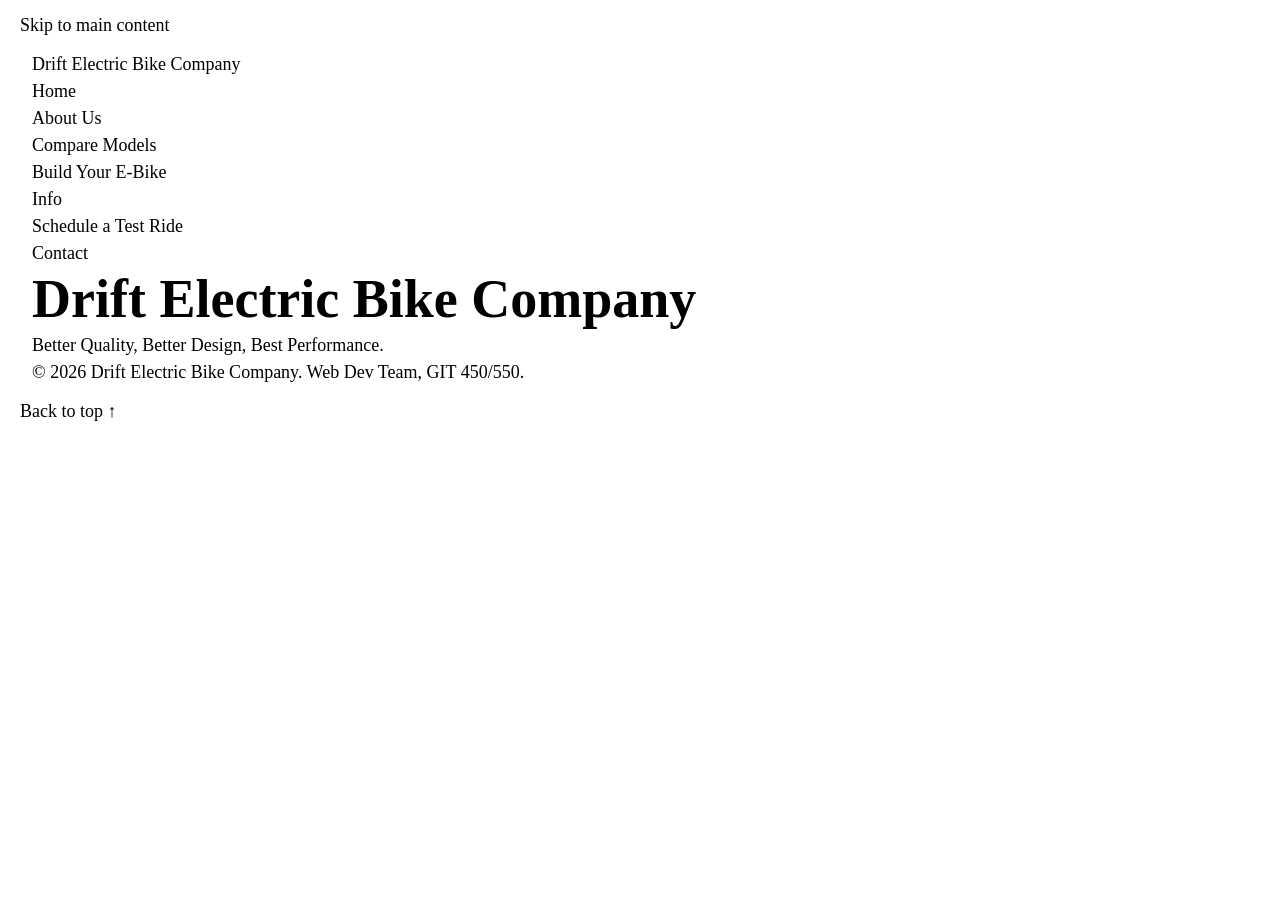
==== index.html @ 795a4b97 "Add files via upload" ====
<!DOCTYPE html>
<html lang="en">
<head>
    <meta charset="UTF-8">
    <meta name="viewport" content="width=device-width, initial-scale=1.0">

    <meta name="description" content="a responsive website for up and coming e-bike startup Drift E-Bike Company. GIT 450 | 550">
    <meta name="author" content="Web Dev Team GIT 450/550">

    <title>Drift E-Bike Company, a new e-bike brand centered around quality, design and performance - that feels premium without the tech bro energy.</title>

    <!-- Favicon -->

    <!-- Link to External Stylesheet -->
    <link rel="stylesheet" href="style.css">

    <!-- -->
</head>

<body id="top">
    <!-- skip to main content -->
    <a href="#main-content" class="skip-link btn">Skip to main content</a> 

    <!-- header section -->
    <header class="site-header">
        <div class="container">
            <a href="#" class="logo">Drift Electric Bike Company</a>

            <nav class="site-nav" aria-label="Main Navigation">
                <ul>
                    <li><a href="#home">Home</a></li>
                    <li><a href="#about">About Us</a></li>
                    <li><a href="#compare">Compare Models</a></li>
                    <li><a href="#build">Build Your E-Bike</a></li>
                    <li><a href="#info">Info</a></li>
                    <li><a href="#test">Schedule a Test Ride</a></li>
                    <li><a href="#Contact">Contact</a></li>
                </ul>
            </nav>
        </div>
    </header>

    <main id="main-content" tabindex="-1">
        <section class="hero">
            <div class="container">
                <h1>Drift Electric Bike Company</h1>
                <p>Better Quality, Better Design, Best Performance.</p>
            </div>
        </section>
    </main>

<!-- Footer -->
    <footer class="site-footer">
        <div class="container">
            <p>&copy; 2026 Drift Electric Bike Company. Web Dev Team, GIT 450/550. </p>
        </div>
        <!-- btt -->
        <a href="#top" class="btn">Back to top ↑</a>
    </footer>
    
<!-- Javascript Link -->
    <script src="script.js" defer></script>
</body>

</html>
---- style.css ----
/* Typography Imports */

/* Drift Electric Bike Company Project  
   GIT 450/550 Fall Session B - 66376 | 72329 
   WebDev Team, 2026
*/   

/* CSS SYSTEM */
@layer reset, tokens, base, layout, components, utilities, states, overrides;

/* RESET */ 
@layer reset {
  *,
  *::before,
  *::after {
    box-sizing: border-box;
    margin: 0;
    padding: 0;
} 

html {
    scroll-behavior: smooth;
}

    /* MOTION PREFERENCES */
@media (prefers-reduced-motion: no-preference) {
    html {
        scroll-behavior: smooth;
    }
}

body {
  line-height: 1.5;
}

img, picture, video, canvas, svg {
  display: block;
  max-width: 100%;
}

input, button, textarea, select {
  font: inherit;
}

ul {
    list-style: none;
}

p, h1, h2, h3, h4, h5, h6 {
  overflow-wrap: break-word;
}

}

/* TOKENS */ 
@layer tokens{
    :root {
        /* COLORS */ 
        --color-primary: ;                        /* brand accent | interactive elements - buttons, links, active states */
        --color-primary-hover: ;                  /* hover accent color */ 
        --color-secondary: ;                      /* secondary brand or accent color */
        --color-text: ;                           /* body text color */
        --color-text-muted: ;                     /* subtitles / captions */
        --color-bg: ;                             /* base canvas layer / site background color */
        --color-surface: ;                        /* card layers sitting on top of the background */
        --color-error: #c62828;                 /* error message color */
        --color-focus: ;                          /* color of the focus indicator outline / ring | note: needs 3:1 contrast ratio to bg */ 

        /* TYPOGRAPHY */ 
        --font-family: ; 
        --font-body: ; 
        --font-heading: ;

        /* -- fluid font sizes -- */ 
        --text-sm: clamp(0.8rem, 0.78rem + 0.15vw, 0.875rem);              /* captions/labels */
        --text-base: clamp(1rem, 0.96rem + 0.22vw, 1.125rem);              /* body */ 
        --text-lg: clamp(1.25rem, 1.16rem + 0.44vw, 1.5rem);               /* h3  */
        --text-xl: clamp(1.75rem, 1.53rem + 1.11vw, 2.375rem);             /* h2 */
        --text-2xl: clamp(2.25rem, 1.85rem + 2vw, 3.375rem);            /* h1 */

        /* -- font weights -- */
        --font-weight-normal: 400;
        --font-weight-semibold: 600;
        --font-weight-bold: 700; 

        /* -- line heights -- */
        --line-height-tight: 1.2;                /* headings */
        --line-height-normal: 1.5;               /* body */ 

        /* -- letter spacing -- */
        --letter-spacing-tight: -0.02em;         /* large headings */ 
        --letter-spacing-normal: 0em;            /* body text */
        --letter-spacing-wide: 0.05em;           /* ALL CAPS - TAGS/BUTTONS */  

        /* spacing */ 
        --space-xs: clamp(0.25rem, 0.198rem + 0.22vw, 0.375rem);           /* 4px - 6px */
        --space-sm: clamp(0.5rem, 0.396rem + 0.44vw, 0.75rem);             /* 8px - 12px */
        --space-md: clamp(1rem, 0.896rem + 0.44vw, 1.25rem);               /* 16px - 20px */
        --space-lg: clamp(1.5rem, 1.293rem + 0.88vw, 2rem);                /* 24px - 32px */
        --space-xl: clamp(2rem, 1.586rem + 1.77vw, 3rem);                  /* 32px - 48px */

        /* shape */ 
        --radius-sm: 0.25rem;
        --radius-md: 0.5rem;
        --radius-lg: 0.75rem;

        /* focus */ 
        --focus-width: 3px;                      /* thiccness of the focus outline */
        --focus-color: ;                         /* color of the focus outline */
        --focus-offset: 3px;                     /* space between the edge of the element & the focus outline */ 
        
        /* UI stacking */ 
        --z-base: ;                                 /* elevates the elements above the default page flow (o or auto) slightly */ 
        --z-sticky: ;                               /* keep sticky headers/nav bars above normal page content as we scroll */ 
        --z-dropdown: 100;                          /* controls the stacking layer for menus, action dropdowns */
        --z-modal: 200;                             /* places the pop-up dialog box above its own dark backdrop */ 
        --z-modal-backdrop: ;                       /* dims screen behind a pop up modal */
        --z-tooltip: ;                              /* makes hover hints appear on top of everything else */
    }

}

@layer base{
    /* BODY */
    body{
        background: var(--color-bg);
        color: var(--color-text);
        font-family: var(--font-body);
        font-size: var(--text-base);
        line-height: var(--line-height-normal);
    }

    /* h1, h2, h3, */
    h1 {
        font-family: var(--font-heading);
        color: var(--color-text);
        line-height: var(--line-height-tight);
        font-size: var(--text-2xl);
    }

    h2{
        font-family: var(--font-heading);
        color: var(--color-text);
        line-height: var(--line-height-tight);
        font-size: var(--text-xl);
    }

    h3{
        font-family: var(--font-heading);
        color: var(--color-text);
        line-height: var(--line-height-tight);
        font-size: var(--text-lg);
    }

    /* LINKS */  
    a{
        color: var(--color-primary);
        text-decoration: none;
        width: fit-content;
    }

    a:hover{
    }

}

@layer layout{
    /* GRID */ 
    .grid {
        display: grid;
        gap: var(--space-md);
    }

    .grid--2 {
        grid-template-columns: repeat(2, minmax(0, 1fr));
    }

     .grid--3 {
        grid-template-columns: repeat(3, minmax(0, 1fr));
    }

    /* mobile */ 
    @media (max-width: 768px) {
        .grid--2. 
        .grid--3 {
            grid-template-columns: 1fr;
        }
    }

    /* CONTAINER */
    .container {
        width: min(100% - clamp(2rem, 5vw, 4rem), 1280px);
        margin-inline: auto;
    }
}

@layer components{
    /* BUTTONS */
    .btn {
        display: inline-flex;
        align-items: center;
        justify-content: center;
        padding: var(--space-sm) var(--space-md);
        border-radius: var(--radius-md);
        color: var(--color-primary);
        border: 0;
    }
    /* CARDS */ 
}

@layer utilities{
}

@layer states{
    /* HELPER CLASSES */ 
}

@layer overrides{
}
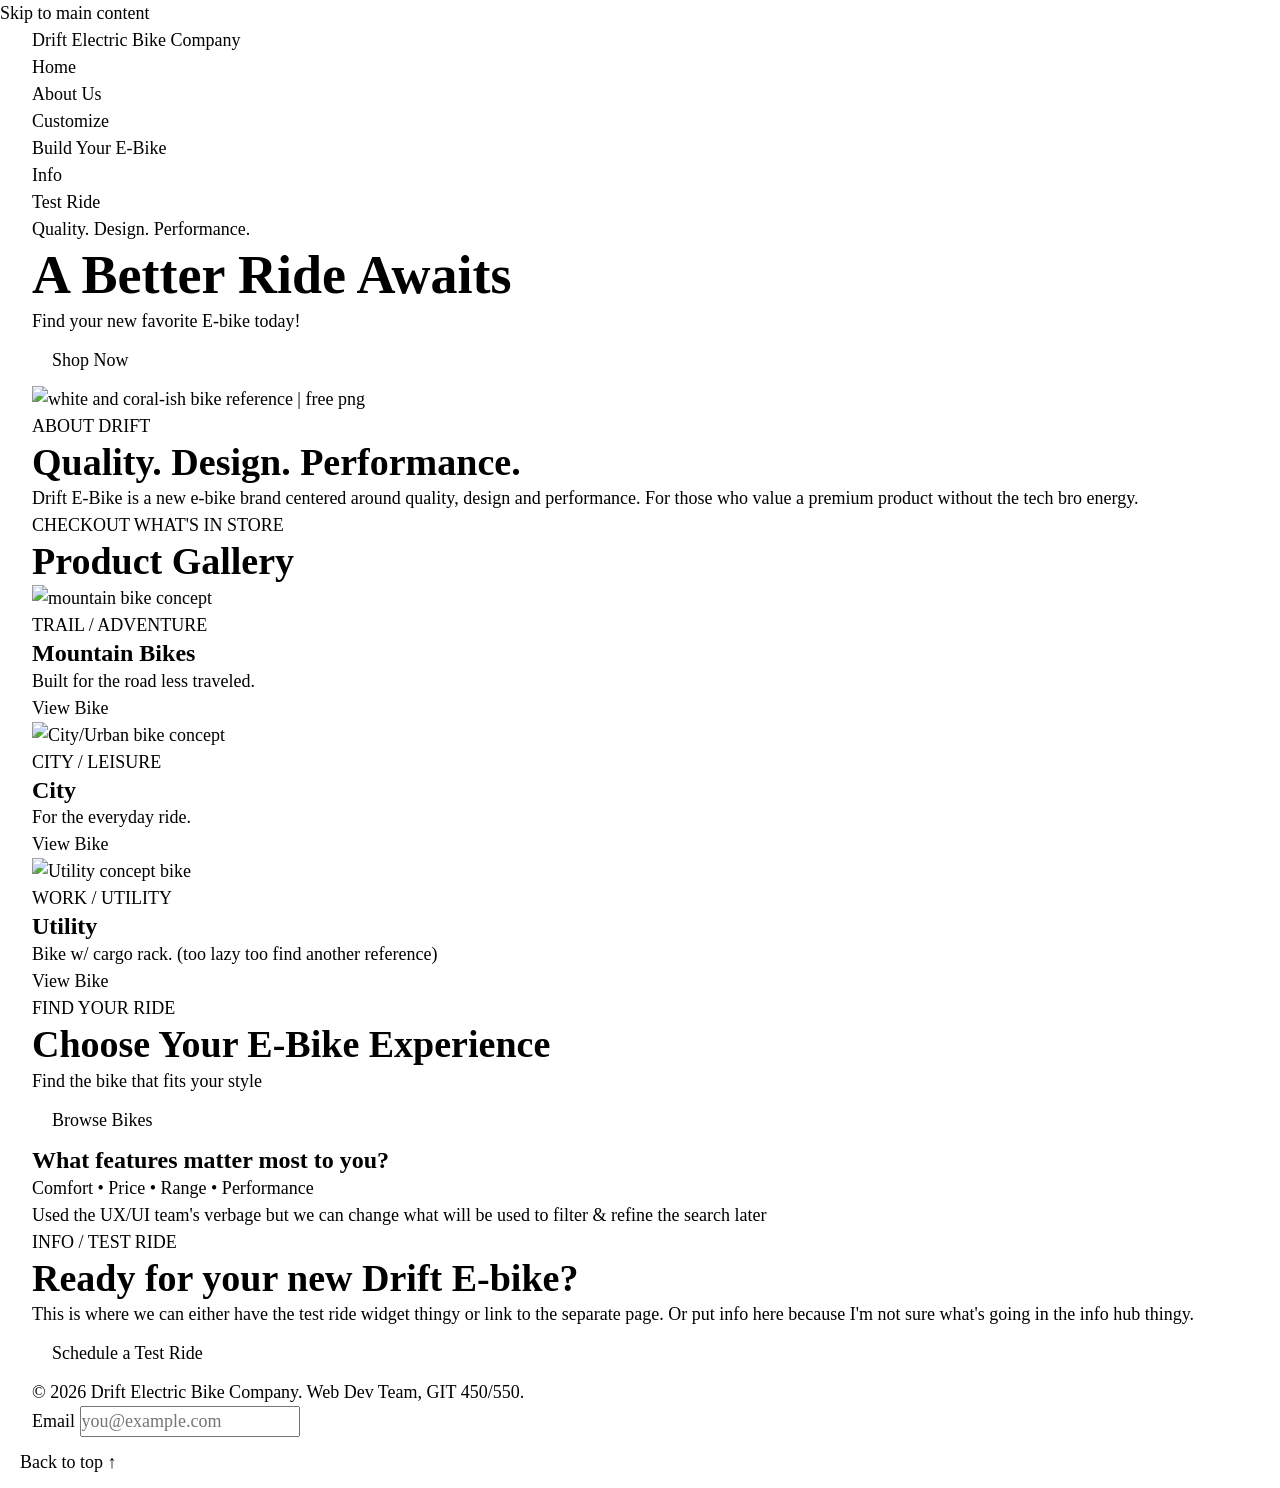
==== commit 316c8348: "Update index.html swapped in the updated index file" ====
--- a/index.html
+++ b/index.html
@@ -4,62 +4,177 @@
     <meta charset="UTF-8">
     <meta name="viewport" content="width=device-width, initial-scale=1.0">
 
-    <meta name="description" content="a responsive website for up and coming e-bike startup Drift E-Bike Company. GIT 450 | 550">
+    <meta name="description" content="A responsive website for up-and-coming e-bike startup Drift E-Bike Company. GIT 450 | 550">
     <meta name="author" content="Web Dev Team GIT 450/550">
 
-    <title>Drift E-Bike Company, a new e-bike brand centered around quality, design and performance - that feels premium without the tech bro energy.</title>
+    <title>Drift E-Bike Company, a new e-bike brand centered around quality, design and performance - that feels premium without the tech bro energy | Home page</title>
 
     <!-- Favicon -->
 
     <!-- Link to External Stylesheet -->
     <link rel="stylesheet" href="style.css">
-
-    <!-- -->
 </head>
 
 <body id="top">
-    <!-- skip to main content -->
-    <a href="#main-content" class="skip-link btn">Skip to main content</a> 
+    <!-- Skip to main content -->
+    <a href="#main-content" class="skip-link">Skip to main content</a>
 
-    <!-- header section -->
+    <!-- Header section -->
     <header class="site-header">
-        <div class="container">
-            <a href="#" class="logo">Drift Electric Bike Company</a>
+        <div class="container header">
+            <a href="index.html" class="logo">Drift Electric Bike Company</a>
 
+            <!-- Main Navigation -->
             <nav class="site-nav" aria-label="Main Navigation">
                 <ul>
-                    <li><a href="#home">Home</a></li>
-                    <li><a href="#about">About Us</a></li>
-                    <li><a href="#compare">Compare Models</a></li>
-                    <li><a href="#build">Build Your E-Bike</a></li>
-                    <li><a href="#info">Info</a></li>
-                    <li><a href="#test">Schedule a Test Ride</a></li>
-                    <li><a href="#Contact">Contact</a></li>
+                    <li><a href="index.html#home">Home</a></li>
+                    <li><a href="index.html#about">About Us</a></li>
+                    <li><a href="customize.html">Customize</a></li>
+                    <li><a href="index.html#build">Build Your E-Bike</a></li>
+                    <li><a href="info.html">Info</a></li>
+                    <li><a href="test-ride.html">Test Ride</a></li>
                 </ul>
             </nav>
         </div>
     </header>
 
+    <!-- Main content -->
     <main id="main-content" tabindex="-1">
-        <section class="hero">
+        <!-- Hero section -->
+        <section class="hero" id="home">
+            <div class="container hero-grid">
+                <div class="hero-copy">
+                    <p class="eyebrow">Quality. Design. Performance.</p>
+                    
+                    <h1>A Better Ride Awaits</h1>
+                    
+                    <p>Find your new favorite E-bike today!</p>
+                    
+                    <!-- Hero button-->
+                    <div class="actions">
+                        <a href="#bikes" class="btn">Shop Now</a>
+                    </div>
+                </div>
+            
+                <div class="hero-image">
+                    <img src="images/bike%20reference.png" alt="white and coral-ish bike reference | free png">
+                </div>
+            </div>
+        </section>
+
+        <!-- About Us section -->
+        <section class="section" id="about">
             <div class="container">
-                <h1>Drift Electric Bike Company</h1>
-                <p>Better Quality, Better Design, Best Performance.</p>
+                <p class="eyebrow">ABOUT DRIFT</p>
+                <h2>Quality. Design. Performance.</h2>
+                <p class="section-intro">Drift E-Bike is a new e-bike brand centered around quality, design and performance. For those who value a premium product without the tech bro energy.</p>
+            </div>
+        </section>
+
+        <!-- E-Bikes Gallery section -->
+        <section class="section section-muted" id="bikes">
+            <div class="container">
+                <p class="eyebrow">CHECKOUT WHAT'S IN STORE</p>
+                <h2>Product Gallery</h2>
+
+                <div class="product-grid">
+                
+                <!-- Mountain Bikes -->
+                <article class="product-card">
+                    <div class="product-image">
+                        <img src="images/bike-trail-960%20copy.webp" alt="mountain bike concept">
+                    </div>
+                    <div class="product-body">
+                        <p class="eyebrow">TRAIL / ADVENTURE</p>
+                        <h3>Mountain Bikes</h3>
+                        <p>Built for the road less traveled.</p>
+                        <a href="product.html" class="product-link">View Bike</a>
+                    </div>
+                </article>
+
+                <!-- City Bikes -->
+                <article class="product-card">
+                    <div class="product-image">
+                        <img src="images/bike-urban-480%20copy.webp" alt="City/Urban bike concept">
+                    </div>
+                    <div class="product-body">
+                        <p class="eyebrow">CITY / LEISURE</p>
+                        <h3>City</h3>
+                        <p>For the everyday ride.</p>
+                        <a href="product.html" class="product-link">View Bike</a>
+                    </div>
+                </article>
+
+                <!-- Utility Bikes -->
+                <article class="product-card">
+                    <div class="product-image">
+                        <img src="images/bike-trail-960%20copy.webp" alt="Utility concept bike">
+                    </div>
+                    <div class="product-body">
+                        <p class="eyebrow">WORK / UTILITY</p>
+                        <h3>Utility</h3>
+                        <p>Bike w/ cargo rack. (too lazy too find another reference)</p>
+                        <a href="product.html" class="product-link">View Bike</a>
+                    </div>
+                </article>
+                </div>
+            </div>
+        </section>
+
+        <!-- Bike Comparison section | move to its own page 
+        <section class="section section-muted" id="product-comparison">
+            <div class="container">
+                <p class="eyebrow">COMPARE MODELS</p>
+                <h2>Dynamic Product Comparison</h2>
+                <p class="section-intro">This is where users will have the option to compare between 2-3 different models and see the price and specs side-by-side.
+                    <img src="images/Dynamic_Product_Comparison.png" alt="dynamic product comparison feature will go here">
+                </p>
+                <a href="#bikes" class="btn">View Models</a>
+            </div>
+        </section> -->
+
+        <!-- Choose Your Experience section -->
+        <section class="section" id="build">
+            <div class="container split">
+                <div>
+                    <p class="eyebrow">FIND YOUR RIDE</p>
+                    <h2>Choose Your E-Bike Experience</h2>
+                    <p>Find the bike that fits your style</p>
+                    <a href="#bikes" class="btn">Browse Bikes</a>
+                </div>
+
+                <div class="feature-panel">
+                    <h3>What features matter most to you?</h3>
+                    <p>Comfort &bull; Price &bull; Range &bull; Performance</p>
+                    <p class="small-note">Used the UX/UI team's verbage but we can change what will be used to filter & refine the search later </p>
+                </div>
+            </div>
+        </section>
+
+        <!-- Information and Test Ride section -->
+        <section class="section" id="info">
+            <div class="container">
+                <p class="eyebrow">INFO / TEST RIDE</p>
+                <h2>Ready for your new Drift E-bike?</h2>
+                <p class="section-intro">This is where we can either have the test ride widget thingy or link to the separate page. Or put info here because I'm not sure what's going in the info hub thingy.</p>
+                <a href="test-ride.html" class="btn">Schedule a Test Ride</a>
             </div>
         </section>
     </main>
 
-<!-- Footer -->
+    <!-- Footer -->
     <footer class="site-footer">
-        <div class="container">
+        <div class="container footer-inner">
             <p>&copy; 2026 Drift Electric Bike Company. Web Dev Team, GIT 450/550. </p>
+            <label for="email">Email</label>
+            <input type="email" name="email" id="email" placeholder="you@example.com" required>
         </div>
+
         <!-- btt -->
-        <a href="#top" class="btn">Back to top ↑</a>
+        <a href="#top" class="btt btn">Back to top ↑</a>
     </footer>
     
 <!-- Javascript Link -->
     <script src="script.js" defer></script>
 </body>
-
-</html>+</html>
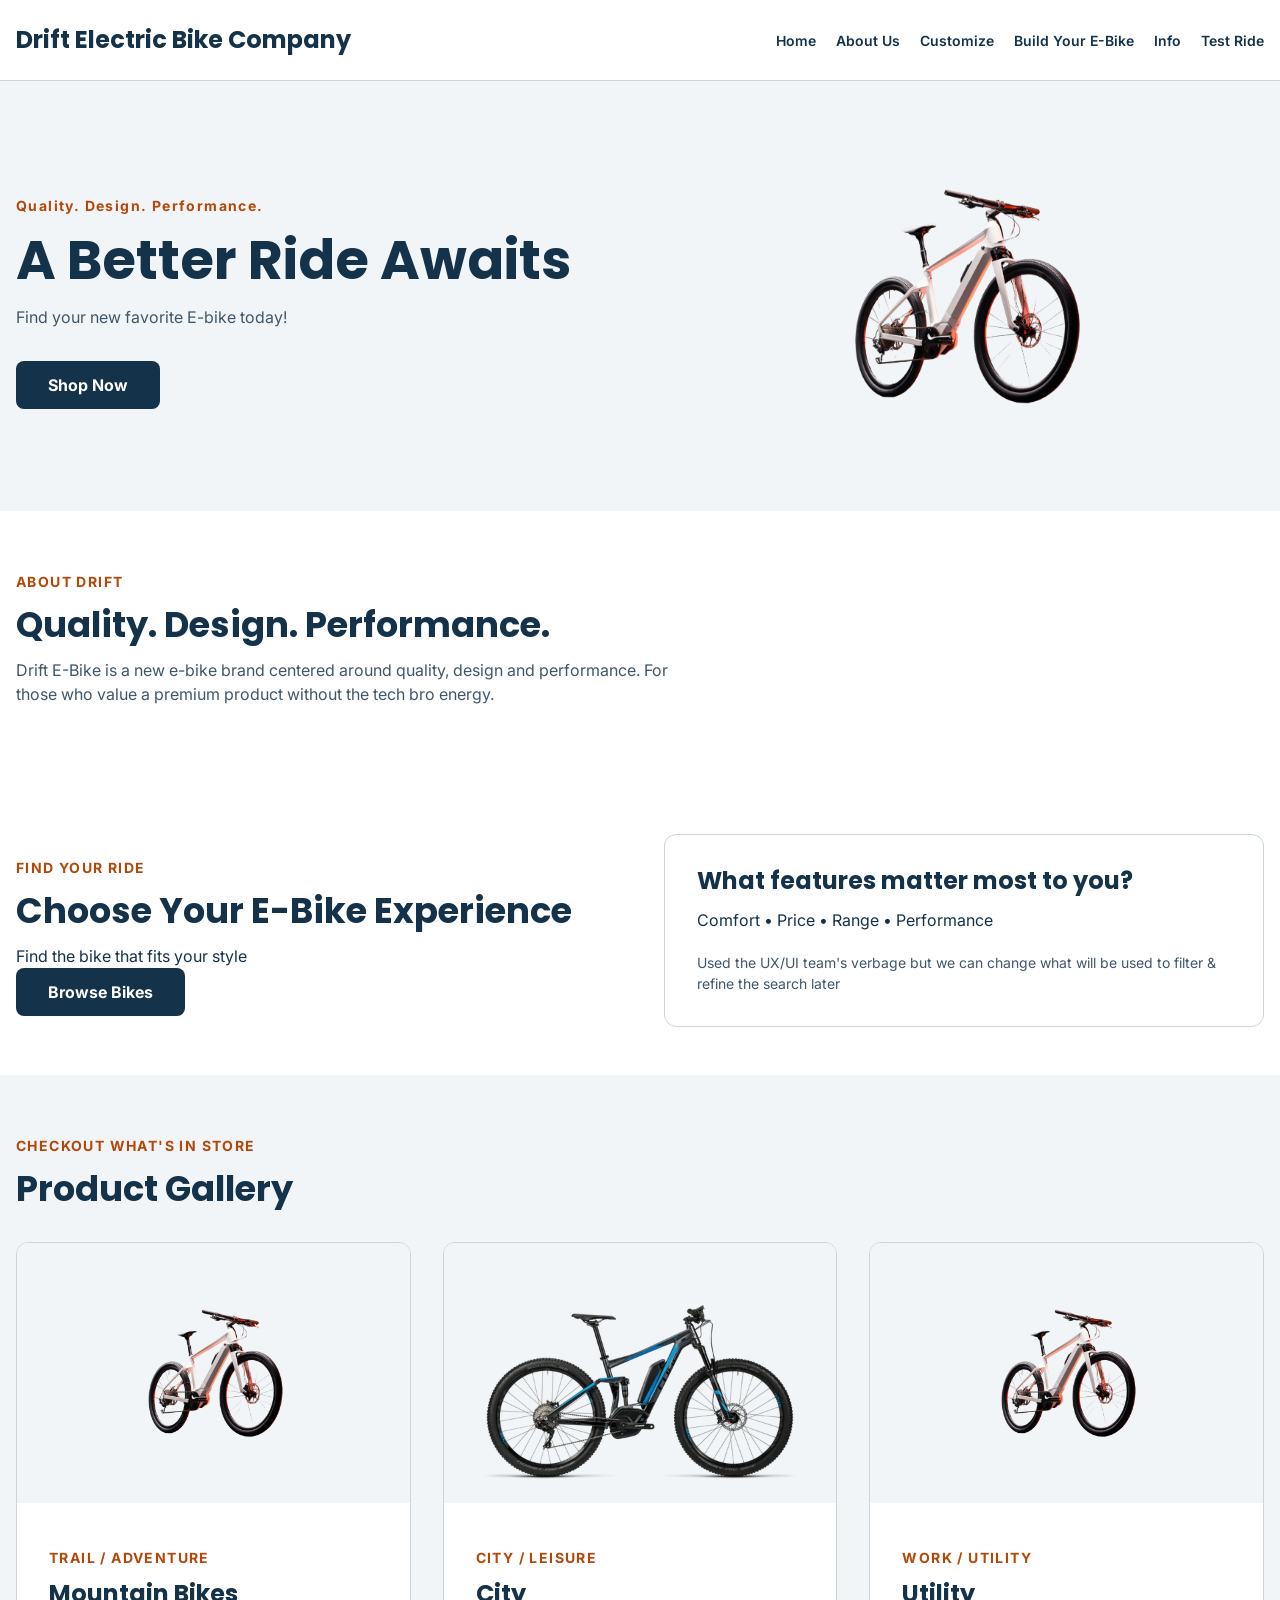
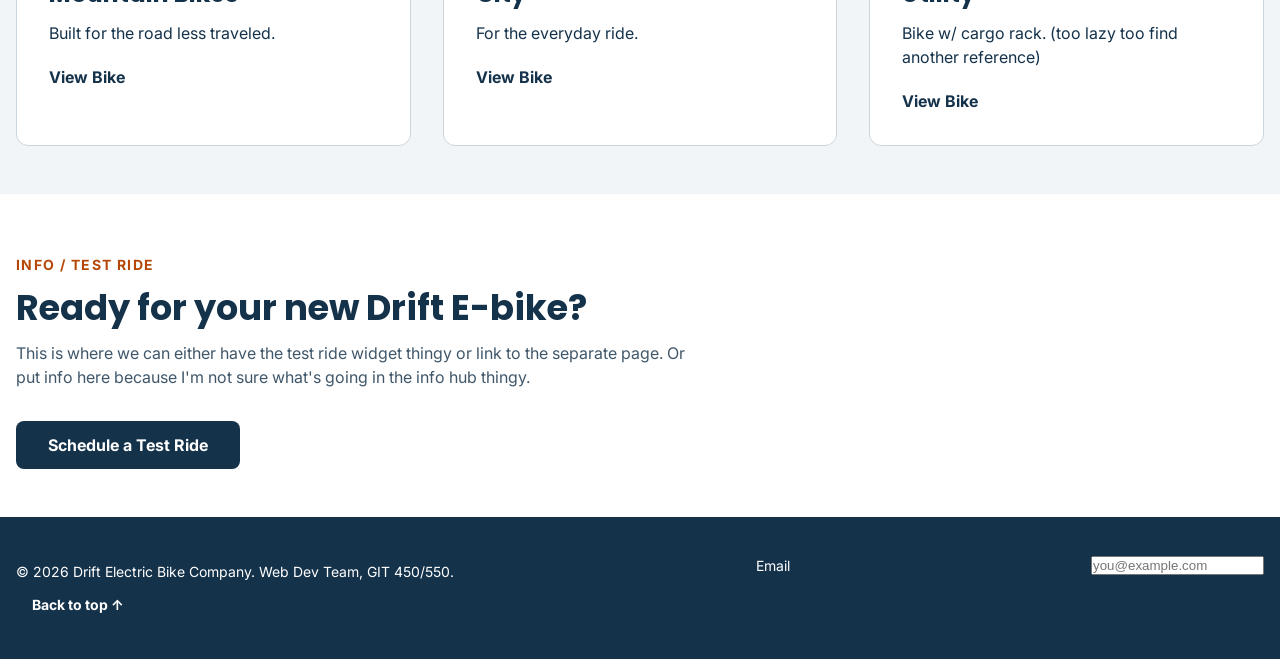
==== commit 97c6afb1: "Update index.html moved the choose your e-bike experience section on the homepage to have it above t" ====
--- a/index.html
+++ b/index.html
@@ -71,6 +71,24 @@
             </div>
         </section>
 
+        <!-- Choose Your Experience section -->
+        <section class="section" id="build">
+            <div class="container split">
+                <div>
+                    <p class="eyebrow">FIND YOUR RIDE</p>
+                    <h2>Choose Your E-Bike Experience</h2>
+                    <p>Find the bike that fits your style</p>
+                    <a href="#bikes" class="btn">Browse Bikes</a>
+                </div>
+
+                <div class="feature-panel">
+                    <h3>What features matter most to you?</h3>
+                    <p>Comfort &bull; Price &bull; Range &bull; Performance</p>
+                    <p class="small-note">Used the UX/UI team's verbage but we can change what will be used to filter & refine the search later </p>
+                </div>
+            </div>
+        </section>
+
         <!-- E-Bikes Gallery section -->
         <section class="section section-muted" id="bikes">
             <div class="container">
@@ -133,24 +151,6 @@
             </div>
         </section> -->
 
-        <!-- Choose Your Experience section -->
-        <section class="section" id="build">
-            <div class="container split">
-                <div>
-                    <p class="eyebrow">FIND YOUR RIDE</p>
-                    <h2>Choose Your E-Bike Experience</h2>
-                    <p>Find the bike that fits your style</p>
-                    <a href="#bikes" class="btn">Browse Bikes</a>
-                </div>
-
-                <div class="feature-panel">
-                    <h3>What features matter most to you?</h3>
-                    <p>Comfort &bull; Price &bull; Range &bull; Performance</p>
-                    <p class="small-note">Used the UX/UI team's verbage but we can change what will be used to filter & refine the search later </p>
-                </div>
-            </div>
-        </section>
-
         <!-- Information and Test Ride section -->
         <section class="section" id="info">
             <div class="container">
--- a/style.css
+++ b/style.css
@@ -1,128 +1,90 @@
 /* Typography Imports */
-
-/* Drift Electric Bike Company Project  
-   GIT 450/550 Fall Session B - 66376 | 72329 
+@import url('https://fonts.googleapis.com/css2?family=Inter:wght@400;500;600;700&family=Poppins:wght@600;700&display=swap');
+/* using poppins & inter fonts as placeholders */ 
+
+/* Drift Electric Bike Company Project
+   GIT 450/550 Fall Session B - 66376 | 72329
    WebDev Team, 2026
-*/   
+*/
 
 /* CSS SYSTEM */
 @layer reset, tokens, base, layout, components, utilities, states, overrides;
 
-/* RESET */ 
+/* RESET ------------------------------------------ */
 @layer reset {
-  *,
-  *::before,
-  *::after {
-    box-sizing: border-box;
-    margin: 0;
-    padding: 0;
-} 
-
-html {
-    scroll-behavior: smooth;
-}
-
-    /* MOTION PREFERENCES */
-@media (prefers-reduced-motion: no-preference) {
+    *,
+    *::before,
+    *::after {
+        box-sizing: border-box;
+        margin: 0;
+        padding: 0;
+    }
+
     html {
         scroll-behavior: smooth;
     }
-}
-
-body {
-  line-height: 1.5;
-}
-
-img, picture, video, canvas, svg {
-  display: block;
-  max-width: 100%;
-}
-
-input, button, textarea, select {
-  font: inherit;
-}
-
-ul {
-    list-style: none;
-}
-
-p, h1, h2, h3, h4, h5, h6 {
-  overflow-wrap: break-word;
-}
-
-}
-
-/* TOKENS */ 
-@layer tokens{
+
+    img {
+        display: block;
+        max-width: 100%;
+    }
+
+    ul {
+        list-style: none;
+    }
+
+    /* accessibility */
+    @media (prefers-reduced-motion: reduce) {
+        html {
+            scroll-behavior: auto;
+        }
+    }
+}
+
+/* Design Tokens -------------------------------- */
+@layer tokens {
     :root {
-        /* COLORS */ 
-        --color-primary: ;                        /* brand accent | interactive elements - buttons, links, active states */
-        --color-primary-hover: ;                  /* hover accent color */ 
-        --color-secondary: ;                      /* secondary brand or accent color */
-        --color-text: ;                           /* body text color */
-        --color-text-muted: ;                     /* subtitles / captions */
-        --color-bg: ;                             /* base canvas layer / site background color */
-        --color-surface: ;                        /* card layers sitting on top of the background */
-        --color-error: #c62828;                 /* error message color */
-        --color-focus: ;                          /* color of the focus indicator outline / ring | note: needs 3:1 contrast ratio to bg */ 
-
-        /* TYPOGRAPHY */ 
-        --font-family: ; 
-        --font-body: ; 
-        --font-heading: ;
-
-        /* -- fluid font sizes -- */ 
-        --text-sm: clamp(0.8rem, 0.78rem + 0.15vw, 0.875rem);              /* captions/labels */
-        --text-base: clamp(1rem, 0.96rem + 0.22vw, 1.125rem);              /* body */ 
-        --text-lg: clamp(1.25rem, 1.16rem + 0.44vw, 1.5rem);               /* h3  */
-        --text-xl: clamp(1.75rem, 1.53rem + 1.11vw, 2.375rem);             /* h2 */
-        --text-2xl: clamp(2.25rem, 1.85rem + 2vw, 3.375rem);            /* h1 */
-
-        /* -- font weights -- */
-        --font-weight-normal: 400;
+        /* COLORS */
+        --color-primary: #15324B;          /* primary brand navy */
+        --color-primary-hover: #244B68;    /* muted navy hover color */
+        --color-secondary: #B54708;        /* orange secondary accent */
+        --color-text: #15324B;             /* body text */
+        --color-text-muted: #40576A;       /* secondary text */
+        --color-bg: #FFFFFF;               /* page background */
+        --color-surface: #F2F5F7;          /* alternate sections and cards */
+        --color-hero: #F2F5F7;             /* hero section background */
+        --color-border: #CBD5DC;           /* borders for headers, buttons, and cards */
+        --color-focus: #B54708;            /* keyboard focus */   
+
+
+        /* TYPOGRAPHY */
+        --font-body: 'Inter', Arial, sans-serif;
+        --font-heading: 'Poppins', Arial, sans-serif;
+        --text-sm: 0.875rem;
+        --text-base: 1rem;
+        --text-lg: clamp(1.25rem, 1.1rem + 0.5vw, 1.5rem);
+        --text-xl: clamp(1.75rem, 1.4rem + 1vw, 2.375rem);
+        --text-2xl: clamp(2.25rem, 1.8rem + 2vw, 3.375rem);
         --font-weight-semibold: 600;
-        --font-weight-bold: 700; 
-
-        /* -- line heights -- */
-        --line-height-tight: 1.2;                /* headings */
-        --line-height-normal: 1.5;               /* body */ 
-
-        /* -- letter spacing -- */
-        --letter-spacing-tight: -0.02em;         /* large headings */ 
-        --letter-spacing-normal: 0em;            /* body text */
-        --letter-spacing-wide: 0.05em;           /* ALL CAPS - TAGS/BUTTONS */  
-
-        /* spacing */ 
-        --space-xs: clamp(0.25rem, 0.198rem + 0.22vw, 0.375rem);           /* 4px - 6px */
-        --space-sm: clamp(0.5rem, 0.396rem + 0.44vw, 0.75rem);             /* 8px - 12px */
-        --space-md: clamp(1rem, 0.896rem + 0.44vw, 1.25rem);               /* 16px - 20px */
-        --space-lg: clamp(1.5rem, 1.293rem + 0.88vw, 2rem);                /* 24px - 32px */
-        --space-xl: clamp(2rem, 1.586rem + 1.77vw, 3rem);                  /* 32px - 48px */
-
-        /* shape */ 
-        --radius-sm: 0.25rem;
+        --font-weight-bold: 700;
+        --line-height-tight: 1.2;
+        --line-height-normal: 1.5;
+
+        /* SPACING */
+        --space-sm: 0.75rem;
+        --space-md: 1.25rem;
+        --space-lg: 2rem;
+        --space-xl: 3rem;
+
+        /* SHAPE */
         --radius-md: 0.5rem;
         --radius-lg: 0.75rem;
-
-        /* focus */ 
-        --focus-width: 3px;                      /* thiccness of the focus outline */
-        --focus-color: ;                         /* color of the focus outline */
-        --focus-offset: 3px;                     /* space between the edge of the element & the focus outline */ 
-        
-        /* UI stacking */ 
-        --z-base: ;                                 /* elevates the elements above the default page flow (o or auto) slightly */ 
-        --z-sticky: ;                               /* keep sticky headers/nav bars above normal page content as we scroll */ 
-        --z-dropdown: 100;                          /* controls the stacking layer for menus, action dropdowns */
-        --z-modal: 200;                             /* places the pop-up dialog box above its own dark backdrop */ 
-        --z-modal-backdrop: ;                       /* dims screen behind a pop up modal */
-        --z-tooltip: ;                              /* makes hover hints appear on top of everything else */
-    }
-
-}
-
-@layer base{
-    /* BODY */
-    body{
+    }
+}
+
+/* Base -------------------------------- */
+@layer base {
+    body {
         background: var(--color-bg);
         color: var(--color-text);
         font-family: var(--font-body);
@@ -130,90 +92,386 @@
         line-height: var(--line-height-normal);
     }
 
-    /* h1, h2, h3, */
+    h1, h2, h3 {
+        font-family: var(--font-heading);
+        line-height: var(--line-height-tight);
+    }
+
     h1 {
-        font-family: var(--font-heading);
-        color: var(--color-text);
-        line-height: var(--line-height-tight);
         font-size: var(--text-2xl);
     }
 
-    h2{
-        font-family: var(--font-heading);
-        color: var(--color-text);
-        line-height: var(--line-height-tight);
+    h2 {
         font-size: var(--text-xl);
     }
 
-    h3{
-        font-family: var(--font-heading);
-        color: var(--color-text);
-        line-height: var(--line-height-tight);
+    h3 {
         font-size: var(--text-lg);
     }
 
-    /* LINKS */  
-    a{
+    p {
+        margin-top: var(--space-sm);
+    }
+
+    a {
         color: var(--color-primary);
         text-decoration: none;
-        width: fit-content;
-    }
-
-    a:hover{
-    }
-
-}
-
-@layer layout{
-    /* GRID */ 
-    .grid {
-        display: grid;
-        gap: var(--space-md);
-    }
-
-    .grid--2 {
-        grid-template-columns: repeat(2, minmax(0, 1fr));
-    }
-
-     .grid--3 {
-        grid-template-columns: repeat(3, minmax(0, 1fr));
-    }
-
-    /* mobile */ 
-    @media (max-width: 768px) {
-        .grid--2. 
-        .grid--3 {
-            grid-template-columns: 1fr;
-        }
-    }
-
+    }
+
+    a:hover {
+        text-decoration: underline;
+    }
+
+    a:focus-visible {
+        outline: 3px solid var(--color-focus);
+        outline-offset: 3px;
+    }
+}
+
+/* Layout -------------------------------- */
+@layer layout {
     /* CONTAINER */
     .container {
-        width: min(100% - clamp(2rem, 5vw, 4rem), 1280px);
+        width: min(100% - 2rem, 1280px);
         margin-inline: auto;
     }
-}
-
-@layer components{
+
+    /* GRID */
+    .hero-grid,
+    .split {
+        display: grid;
+        grid-template-columns: repeat(2, minmax(0, 1fr));
+        align-items: center;
+        gap: var(--space-xl);
+    }
+
+    .product-grid {
+        display: grid;
+        grid-template-columns: repeat(3, minmax(0, 1fr));
+        gap: var(--space-lg);
+        margin-top: var(--space-lg);
+    }
+
+    /* HEADER AND FOOTER */
+    .header,
+    .footer-inner {
+        display: flex;
+        align-items: center;
+        justify-content: space-between;
+        gap: var(--space-lg);
+    }
+
+    .site-nav ul {
+        display: flex;
+        align-items: center;
+        justify-content: flex-end;
+        flex-wrap: wrap;
+        gap: var(--space-md);
+    }
+
+    /* SECTIONS */
+    .section {
+        padding: var(--space-xl) 0;
+    }
+
+    .section-muted {
+        background: var(--color-surface);
+    }
+
+    .align-start,
+    .product-detail {
+        align-items: start;
+    }
+
+    /* RESPONSIVE LAYOUT */
+    @media (max-width: 900px) {
+        .header {
+            flex-direction: column;
+            align-items: flex-start;
+        }
+
+        .site-nav ul {
+            justify-content: flex-start;
+        }
+    }
+
+    @media (max-width: 768px) {
+        .hero-grid,
+        .split {
+            grid-template-columns: 1fr;
+        }
+
+        .product-grid {
+            grid-template-columns: repeat(2, minmax(0, 1fr));
+        }
+    }
+
+    @media (max-width: 520px) {
+        .product-grid {
+            grid-template-columns: 1fr;
+        }
+
+        .site-nav ul {
+            gap: var(--space-sm);
+        }
+    }
+}
+
+/* COMPONENTS -------------------------------- */
+@layer components {
+    /* ACCESSIBILITY */
+    .skip-link {
+        position: absolute;
+        top: -100px;
+        left: 12px;
+        padding: var(--space-sm);
+        background: var(--color-bg);
+        z-index: 10;
+    }
+
+    .skip-link:focus {
+        top: 12px;
+    }
+
+    /* HEADER */
+    .site-header {
+        border-bottom: 1px solid var(--color-border);
+    }
+
+    .header {
+        min-height: 80px;
+        padding-block: var(--space-md);
+    }
+
+    .logo {
+        color: var(--color-text);
+        font-family: var(--font-heading);
+        font-size: var(--text-lg);
+        font-weight: var(--font-weight-bold);
+    }
+
+    .site-nav a {
+        color: var(--color-text);
+        font-size: var(--text-sm);
+        font-weight: var(--font-weight-semibold);
+    }
+
+    /* HERO */
+    .hero {
+        background: var(--color-hero);
+    }
+
+    .hero-grid {
+        min-height: 430px;
+    }
+
+    .hero-copy {
+        padding-block: var(--space-xl);
+    }
+
+    .hero-copy > p:not(.eyebrow) {
+        color: var(--color-text-muted);
+        max-width: 470px;
+    }
+
+    .hero-image img {
+        width: 100%;
+        max-height: 370px;
+        object-fit: contain;
+    }
+
     /* BUTTONS */
+    .actions {
+        display: flex;
+        flex-wrap: wrap;
+        gap: var(--space-sm);
+        margin-top: var(--space-lg);
+    }
+
     .btn {
         display: inline-flex;
         align-items: center;
         justify-content: center;
-        padding: var(--space-sm) var(--space-md);
+        padding: var(--space-sm) var(--space-lg);
         border-radius: var(--radius-md);
+        background: var(--color-text);
+        color: var(--color-bg);
+        font-weight: var(--font-weight-bold);
+    }
+
+    .btn-light {
+        background: var(--color-bg);
+        color: var(--color-text);
+        border: 1px solid var(--color-border);
+    }
+
+    /* TEXT */
+    .eyebrow {
+        color: var(--color-secondary);
+        font-size: var(--text-sm);
+        font-weight: var(--font-weight-bold);
+        letter-spacing: 0.1em;
+        margin-bottom: var(--space-sm);
+    }
+
+    .section-intro {
+        max-width: 670px;
+        color: var(--color-text-muted);
+        margin-bottom: var(--space-lg);
+    }
+
+    .small-note {
+        color: var(--color-text-muted);
+        font-size: var(--text-sm);
+        margin-top: var(--space-md);
+    }
+
+    /* PRODUCT CARDS */
+    .product-card {
+        background: var(--color-bg);
+        border: 1px solid var(--color-border);
+        border-radius: var(--radius-lg);
+        overflow: hidden;
+    }
+
+    .product-image {
+        background: var(--color-surface);
+        padding: var(--space-md);
+    }
+
+    .product-image img {
+        width: 100%;
+        height: 220px;
+        object-fit: contain;
+    }
+
+    .product-body {
+        padding: var(--space-lg);
+    }
+
+    .product-link,
+    .back-link {
+        display: inline-block;
+        margin-top: var(--space-md);
+        font-weight: var(--font-weight-bold);
+    }
+
+    .back-link {
+        margin-bottom: var(--space-lg);
+    }
+
+    /* FEATURE PANELS */
+    .feature-panel {
+        background: var(--color-bg);
+        border: 1px solid var(--color-border);
+        border-radius: var(--radius-lg);
+        padding: var(--space-lg);
+    }
+
+    /* PRODUCT DETAILS */
+    .detail-image {
+        background: var(--color-surface);
+        border-radius: var(--radius-lg);
+        padding: var(--space-lg);
+    }
+
+    .detail-image img {
+        width: 100%;
+        max-height: 390px;
+        object-fit: contain;
+    }
+
+    /* CALENDAR PLACEHOLDER */
+    .calendar-placeholder {
+        background: var(--color-surface);
+        border: 2px solid var(--color-border);
+        border-radius: var(--radius-lg);
+        padding: var(--space-lg);
+        margin-top: var(--space-lg);
+        text-align: center;
+    }
+
+   /* COLLAPSIBLE SECTION STYLES - These styles added Nov. 19 by TC */
+
+.collapsible {
+    background-color: var(--color-primary);
+    color: var(--color-bg);
+    cursor: pointer;
+    padding: 15px;
+    width: 80%;
+    border: none;
+    text-align: left;
+    outline: none;
+    margin-top: 20px;
+   margin-right: auto;
+   margin-left: auto;
+}
+/* Styles for the button headers that control the collapsible sections on the FAQs page. The background is navy and the text is white. */
+
+.active, .collapsible:hover {
+    background-color: var(--color-primary-hover);
+}
+/* When the user hovers over or selects the button headers that control the collapsible sections on the FAQs page, they turn a muted navy. */
+
+.content {
+    padding: 0 15px;
+    display: none;
+    overflow: hidden;
+    background-color: var(--color-hero);
+}
+/* The content for the collapsed sections is hidden by default. When it appears, it has a pale gray background. */
+
+.collapsible:after {
+    content: '\02795'; /* Unicode character for "plus" sign (+) */
+    color: var(--color-bg);
+    float: right;
+    margin-left: 5px;
+}
+/* Styles indicator on button headers that shows they can be expanded or collapsed. By default, it's a plus sign. */
+
+.active:after {
+    content: "\2796"; /* Unicode character for "minus" sign (-) */
+}
+/* When the content has been expanded on the collapsed sections, the indicator on button headers becomes a minus sign, showing that they can be collapsed. */
+
+
+    /* FOOTER */
+    .site-footer {
+        background: var(--color-text);
+        color: var(--color-bg);
+        padding: var(--space-lg) 0;
+        font-size: var(--text-sm);
+    }
+
+    .footer-link {
+        color: var(--color-bg);
+        white-space: nowrap;
+    }
+}
+
+/* UTILITIES -------------------------------- */
+@layer utilities {
+    /* helper classes */
+}
+
+/* STATES ----------------------------------- */
+@layer states {
+    .btn:hover {
+        background: var(--color-primary-hover);
+        color: var(--color-bg);
+        text-decoration: none;
+    }
+
+    .btn-light:hover {
+        background: var(--color-surface);
+        color: var(--color-text);
+    }
+
+    .site-nav a:hover {
         color: var(--color-primary);
-        border: 0;
-    }
-    /* CARDS */ 
-}
-
-@layer utilities{
-}
-
-@layer states{
-    /* HELPER CLASSES */ 
-}
-
-@layer overrides{
-}+    }
+}
+
+/* OVERRIDES -------------------------------- */
+@layer overrides {
+}
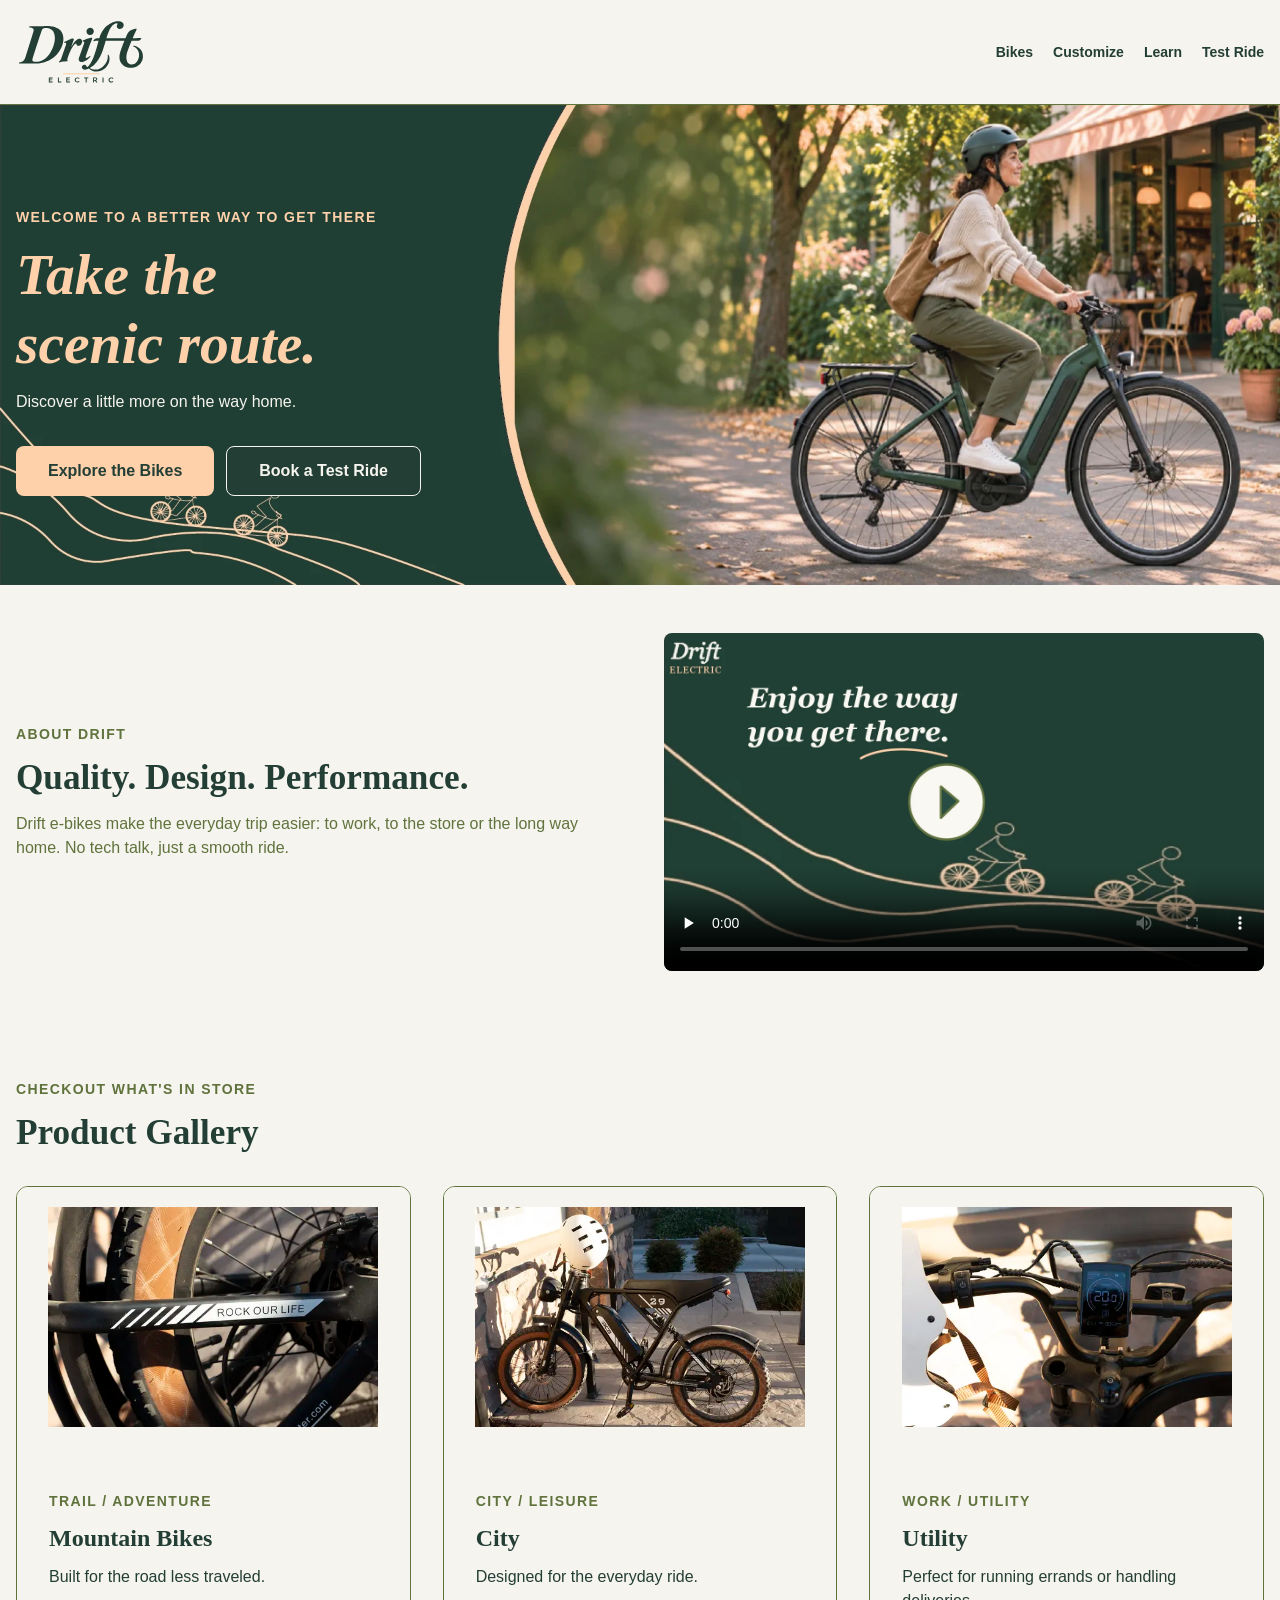
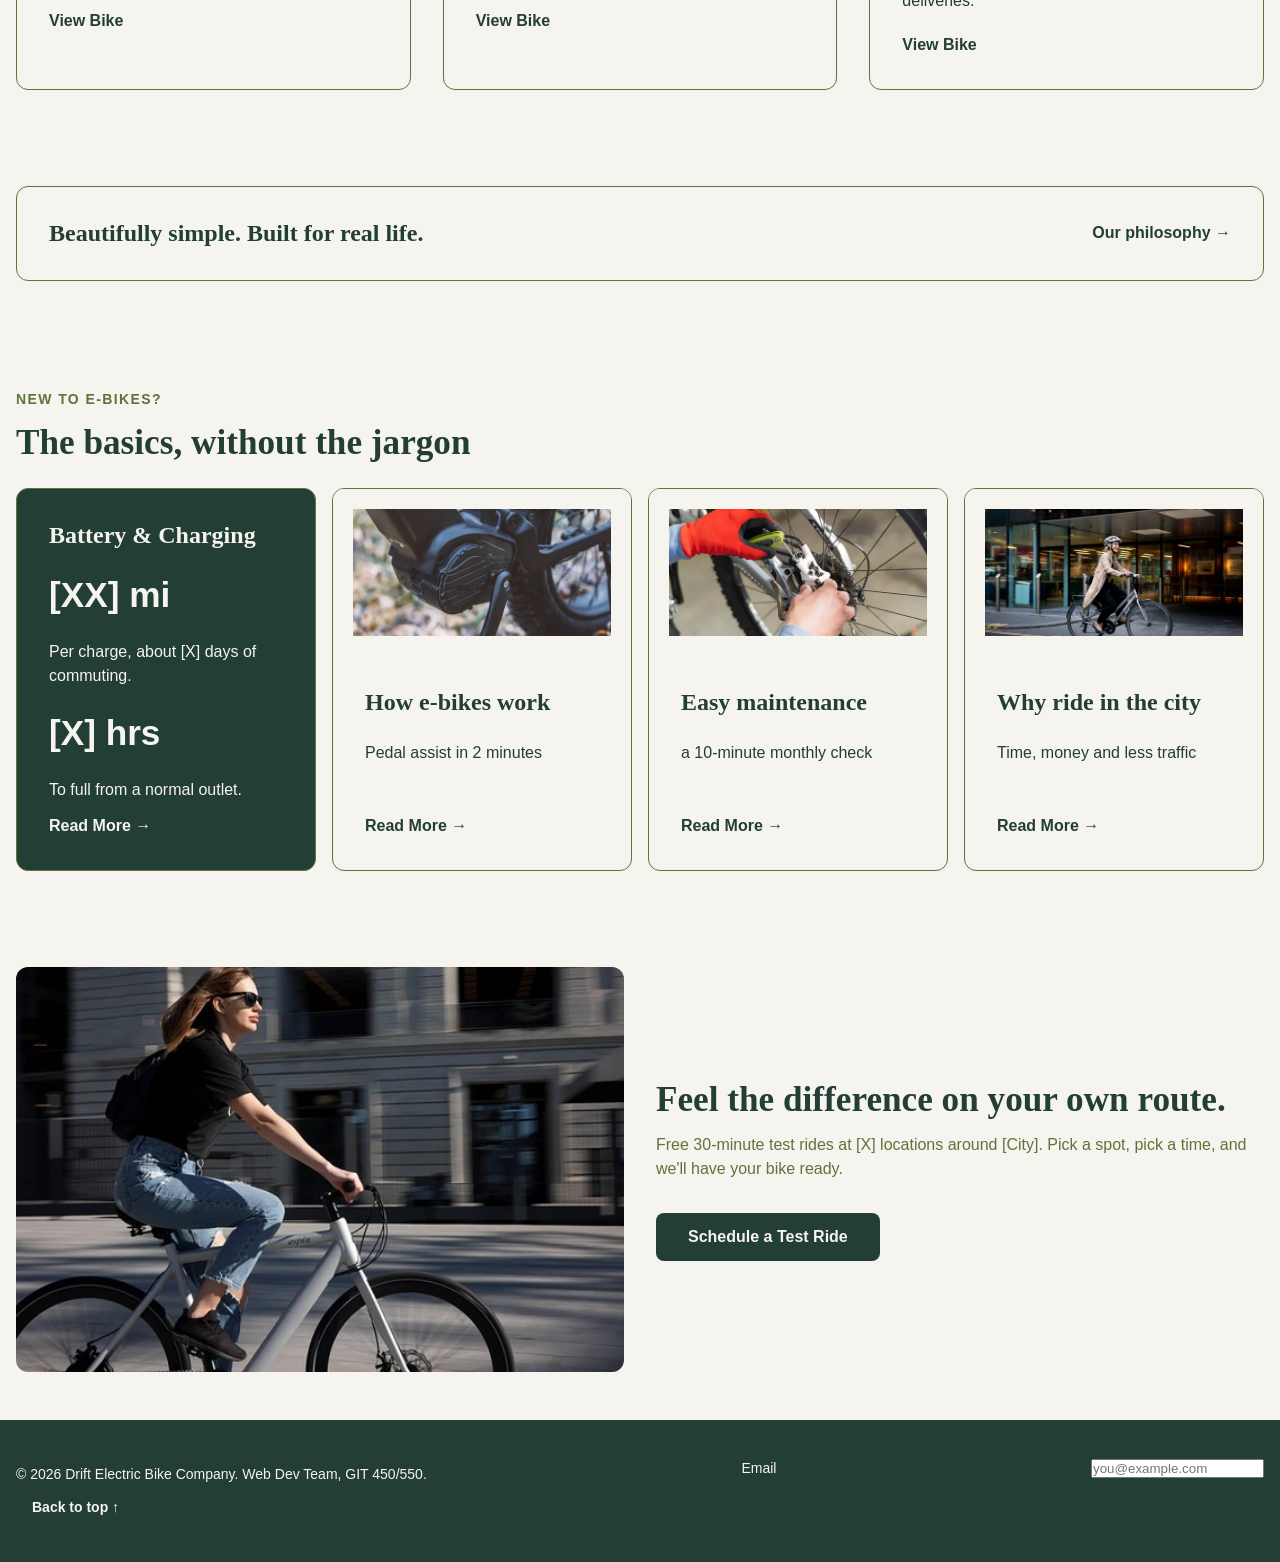
==== commit 787e0672: "site updates - updated styles from UX/UI mockups - updated stylesheet w/ new site color scheme from " ====
--- a/index.html
+++ b/index.html
@@ -7,7 +7,7 @@
     <meta name="description" content="A responsive website for up-and-coming e-bike startup Drift E-Bike Company. GIT 450 | 550">
     <meta name="author" content="Web Dev Team GIT 450/550">
 
-    <title>Drift E-Bike Company, a new e-bike brand centered around quality, design and performance - that feels premium without the tech bro energy | Home page</title>
+    <title>Drift E-Bike Company | Home page</title>
 
     <!-- Favicon -->
 
@@ -22,16 +22,15 @@
     <!-- Header section -->
     <header class="site-header">
         <div class="container header">
-            <a href="index.html" class="logo">Drift Electric Bike Company</a>
+            <a href="index.html" class="logo">
+                <img src="images/Drift_Logo_Dark.svg" alt="Drift Electric Bike Company — Home">
 
             <!-- Main Navigation -->
             <nav class="site-nav" aria-label="Main Navigation">
                 <ul>
-                    <li><a href="index.html#home">Home</a></li>
-                    <li><a href="index.html#about">About Us</a></li>
+                    <li><a href="bikes.html">Bikes</a></li>
                     <li><a href="customize.html">Customize</a></li>
-                    <li><a href="index.html#build">Build Your E-Bike</a></li>
-                    <li><a href="info.html">Info</a></li>
+                    <li><a href="learn.html">Learn</a></li>
                     <li><a href="test-ride.html">Test Ride</a></li>
                 </ul>
             </nav>
@@ -42,37 +41,46 @@
     <main id="main-content" tabindex="-1">
         <!-- Hero section -->
         <section class="hero" id="home">
-            <div class="container hero-grid">
+            <div class="container">
                 <div class="hero-copy">
-                    <p class="eyebrow">Quality. Design. Performance.</p>
+                    <p class="eyebrow">WELCOME TO A BETTER WAY TO GET THERE</p>
+
+                    <h1>Take the scenic route.</h1>
+
+                    <p>Discover a little more on the way home.</p>
                     
-                    <h1>A Better Ride Awaits</h1>
-                    
-                    <p>Find your new favorite E-bike today!</p>
-                    
-                    <!-- Hero button-->
+                    <!-- Hero button(s) js 11/23 -->
                     <div class="actions">
-                        <a href="#bikes" class="btn">Shop Now</a>
-                    </div>
-                </div>
-            
-                <div class="hero-image">
-                    <img src="images/bike%20reference.png" alt="white and coral-ish bike reference | free png">
-                </div>
-            </div>
-        </section>
-
-        <!-- About Us section -->
+                        <a href="#bikes" class="btn">Explore the Bikes</a>
+
+                        <a href="test-ride.html" class="btn btn-light">Book a Test Ride</a>
+                    </div>
+                </div>
+            </div>
+        </section>
+
+        <!-- About Drift section -->
         <section class="section" id="about">
-            <div class="container">
-                <p class="eyebrow">ABOUT DRIFT</p>
-                <h2>Quality. Design. Performance.</h2>
-                <p class="section-intro">Drift E-Bike is a new e-bike brand centered around quality, design and performance. For those who value a premium product without the tech bro energy.</p>
-            </div>
-        </section>
-
-        <!-- Choose Your Experience section -->
-        <section class="section" id="build">
+            <div class="container split">
+                <div>
+                    <p class="eyebrow">ABOUT DRIFT</p>
+                    <h2>Quality. Design. Performance.</h2>
+                    <p class="section-intro">Drift e-bikes make the everyday trip easier: to work, to the store or the long way home. No tech talk, just a smooth ride.</p>
+                </div>
+
+                <!-- Drift Promo Video -->
+                <div class="about-video">
+                    <video controls playsinline preload="none" poster="images/thumbnail.webp" aria-label="Drift Electric - The Everyday Ride promo video">
+                        <source src="videos/the-everyday-ride.mp4" type="video/mp4">
+                    </video>
+                </div>
+            </div>
+        </section>
+
+
+
+        <!-- Choose Your Experience section (11/27 commented out til we get this section)
+        <section class="section" id="choose">
             <div class="container split">
                 <div>
                     <p class="eyebrow">FIND YOUR RIDE</p>
@@ -88,6 +96,7 @@
                 </div>
             </div>
         </section>
+        -->
 
         <!-- E-Bikes Gallery section -->
         <section class="section section-muted" id="bikes">
@@ -100,66 +109,154 @@
                 <!-- Mountain Bikes -->
                 <article class="product-card">
                     <div class="product-image">
-                        <img src="images/bike-trail-960%20copy.webp" alt="mountain bike concept">
+                        <img src="images/tires.webp" alt="mountain bike concept">
                     </div>
                     <div class="product-body">
                         <p class="eyebrow">TRAIL / ADVENTURE</p>
                         <h3>Mountain Bikes</h3>
                         <p>Built for the road less traveled.</p>
-                        <a href="product.html" class="product-link">View Bike</a>
+                        <a href="bikes.html" class="product-link">View Bike</a>
                     </div>
                 </article>
 
                 <!-- City Bikes -->
                 <article class="product-card">
                     <div class="product-image">
-                        <img src="images/bike-urban-480%20copy.webp" alt="City/Urban bike concept">
+                        <img src="images/product-shot.webp" alt="product shot of e-bike from photo/vid team">
                     </div>
                     <div class="product-body">
                         <p class="eyebrow">CITY / LEISURE</p>
                         <h3>City</h3>
-                        <p>For the everyday ride.</p>
-                        <a href="product.html" class="product-link">View Bike</a>
+                        <p>Designed for the everyday ride.</p>
+                        <a href="bikes.html" class="product-link">View Bike</a>
                     </div>
                 </article>
 
                 <!-- Utility Bikes -->
                 <article class="product-card">
                     <div class="product-image">
-                        <img src="images/bike-trail-960%20copy.webp" alt="Utility concept bike">
+                        <img src="images/speedometer.webp" alt="Utility concept bike">
                     </div>
                     <div class="product-body">
                         <p class="eyebrow">WORK / UTILITY</p>
                         <h3>Utility</h3>
-                        <p>Bike w/ cargo rack. (too lazy too find another reference)</p>
-                        <a href="product.html" class="product-link">View Bike</a>
+                        <p>Perfect for running errands or handling deliveries.</p>
+                        <a href="bikes.html" class="product-link">View Bike</a>
                     </div>
                 </article>
                 </div>
             </div>
         </section>
 
-        <!-- Bike Comparison section | move to its own page 
-        <section class="section section-muted" id="product-comparison">
-            <div class="container">
-                <p class="eyebrow">COMPARE MODELS</p>
-                <h2>Dynamic Product Comparison</h2>
-                <p class="section-intro">This is where users will have the option to compare between 2-3 different models and see the price and specs side-by-side.
-                    <img src="images/Dynamic_Product_Comparison.png" alt="dynamic product comparison feature will go here">
-                </p>
-                <a href="#bikes" class="btn">View Models</a>
-            </div>
-        </section> -->
-
+        <!-- Adding "Our Philosophy Section" from UX/UI wireframe -->
+        <section class="section" id="philosophy">
+            <div class="container">
+                <div class="philosophy-panel">
+                    <h2>Beautifully simple. Built for real life.</h2>
+
+                    <a href="learn.html" class="product-link">Our philosophy &rarr;</a>
+                </div>
+            </div>
+        </section> 
+
+        
+
+        <!-- Information and Test Ride section 
+             Removed the placeholder to create two sections to match the wireframe from UX/UI js 11/24 
+        -->
+        <section class="section section-muted" id="learn">
+            <div class="container">
+
+                <p class="eyebrow">NEW TO E-BIKES?</p>
+                <h2>The basics, without the jargon</h2>
+
+                <div class="education-grid">
+
+                    <!-- Battery & Charging article -->
+                    <article class="product-card education-featured">
+                        <div class="product-body">
+                            <h3>Battery &amp; Charging</h3>
+
+                            <p class="education-stat">[XX] mi</p>
+                            <p>Per charge, about [X] days of commuting.</p>
+
+                            <p class="education-stat">[X] hrs</p>
+                            <p>To full from a normal outlet.</p>
+
+                            <a href="learn.html#battery" class="product-link">Read More &rarr;</a>
+                        </div>
+                    </article> 
+
+                    <!-- How E-Bikes Work-->
+                    <article class="product-card">
+                        <div class="product-image">
+                            <img src="images/pedals-free-image.webp" alt="Pedal assist feature" loading="lazy">
+                        </div>
+
+                        <div class="product-body">
+                            <h3>How e-bikes work</h3>
+                            <p>Pedal assist in 2 minutes</p>
+
+                            <a href="learn.html#pedal-assist" class="product-link">Read More &rarr;</a>
+                        </div>
+                    </article> 
+
+                    <!-- E-Bike maintenance -->
+                    <article class="product-card">
+                        <div class="product-image">
+                            <img src="images/e-bikeCleaning.webp" alt=" image of person cleaning e-bike" loading="lazy">
+                        </div>
+
+                        <div class="product-body">
+                            <h3>Easy maintenance</h3>
+                            <p>a 10-minute monthly check</p>
+
+                            <a href="learn.html#maintenance" class="product-link">Read More &rarr;
+                            </a>
+                        </div>
+                    </article> 
+
+                    <!-- Benefits of City Riding -->
+                    <article class="product-card">
+                        <div class="product-image">
+                            <img src="images/woman-riding-bike-city.webp" alt="Cyclist riding an electric bike in the city" loading="lazy">
+                        </div>
+
+                        <div class="product-body">
+                            <h3>Why ride in the city</h3>
+                            <p>Time, money and less traffic</p>
+
+                            <a href="learn.html#city-riding" class="product-link">Read More &rarr;</a>
+                        </div>
+                    </article>
+
+                </div>
+
+            </div>
+        </section> 
+        
         <!-- Information and Test Ride section -->
         <section class="section" id="info">
-            <div class="container">
-                <p class="eyebrow">INFO / TEST RIDE</p>
-                <h2>Ready for your new Drift E-bike?</h2>
-                <p class="section-intro">This is where we can either have the test ride widget thingy or link to the separate page. Or put info here because I'm not sure what's going in the info hub thingy.</p>
-                <a href="test-ride.html" class="btn">Schedule a Test Ride</a>
-            </div>
-        </section>
+            <div class="container split test-ride-promo">
+
+                <!-- Test Ride Promo Image -->
+                <div class="test-ride-image">
+                    <img src="images/test-ride.webp" alt="person riding a Drift E-bike" loading="lazy">
+                </div>
+                
+                <div class="test-ride-copy">
+                    <h2>Feel the difference on your own route.</h2>
+                    <p class="section-intro">Free 30-minute test rides at [X] locations around [City]. Pick a spot, pick a time, and we'll have your bike ready.</p>
+
+                    <div class="actions">
+                        <a href="test-ride.html" class="btn">Schedule a Test Ride</a>
+                    </div>
+
+                </div>
+
+            </div>
+        </section>
+        
     </main>
 
     <!-- Footer -->
@@ -178,3 +275,6 @@
     <script src="script.js" defer></script>
 </body>
 </html>
+
+
+<!-- georgia headers & arial for the body -->
--- a/style.css
+++ b/style.css
@@ -1,6 +1,6 @@
-/* Typography Imports */
-@import url('https://fonts.googleapis.com/css2?family=Inter:wght@400;500;600;700&family=Poppins:wght@600;700&display=swap');
-/* using poppins & inter fonts as placeholders */ 
+/* Typography Imports /25
+    removed since we're using Georgia & aria which are system fonts */
+
 
 /* Drift Electric Bike Company Project
    GIT 450/550 Fall Session B - 66376 | 72329
@@ -12,6 +12,7 @@
 
 /* RESET ------------------------------------------ */
 @layer reset {
+
     *,
     *::before,
     *::after {
@@ -44,22 +45,36 @@
 /* Design Tokens -------------------------------- */
 @layer tokens {
     :root {
-        /* COLORS */
-        --color-primary: #15324B;          /* primary brand navy */
-        --color-primary-hover: #244B68;    /* muted navy hover color */
-        --color-secondary: #B54708;        /* orange secondary accent */
-        --color-text: #15324B;             /* body text */
-        --color-text-muted: #40576A;       /* secondary text */
-        --color-bg: #FFFFFF;               /* page background */
-        --color-surface: #F2F5F7;          /* alternate sections and cards */
-        --color-hero: #F2F5F7;             /* hero section background */
-        --color-border: #CBD5DC;           /* borders for headers, buttons, and cards */
-        --color-focus: #B54708;            /* keyboard focus */   
+        /* NEW COLORS */
+        --color-primary: #233E35;
+        /* primary brand forest green */
+        --color-primary-hover: #355548;
+        /* muted forest hover color */
+        --color-secondary: #FFD1AA;
+        /* peach secondary accent */
+        --color-text: #233E35;
+        /* body text */
+        --color-text-muted: #60733D;
+        /* secondary text */
+        --color-bg: #F5F4EE;
+        /* page background */
+        --color-surface: #F5F4EE;
+        /* alternate sections and cards */
+        --color-hero: #233E35;
+        /* hero section background */
+        --color-border: #60733D;
+        /* borders for headers, buttons, and cards */
+        --color-focus: #233E35;
+        /* keyboard focus */
+        --color-white: #FFFFFF;
+        /* white product image backgrounds */
+        --color-moss-light: #C4D1A5;
+        /* accessible moss text on forest background */
 
 
         /* TYPOGRAPHY */
-        --font-body: 'Inter', Arial, sans-serif;
-        --font-heading: 'Poppins', Arial, sans-serif;
+        --font-body: Arial, sans-serif;
+        --font-heading: Georgia, serif;
         --text-sm: 0.875rem;
         --text-base: 1rem;
         --text-lg: clamp(1.25rem, 1.1rem + 0.5vw, 1.5rem);
@@ -92,7 +107,9 @@
         line-height: var(--line-height-normal);
     }
 
-    h1, h2, h3 {
+    h1,
+    h2,
+    h3 {
         font-family: var(--font-heading);
         line-height: var(--line-height-tight);
     }
@@ -130,6 +147,7 @@
 
 /* Layout -------------------------------- */
 @layer layout {
+
     /* CONTAINER */
     .container {
         width: min(100% - 2rem, 1280px);
@@ -183,6 +201,36 @@
         align-items: start;
     }
 
+    /* PRODUCT CONFIGURATOR RESPONSIVENESS */
+    .product-detail:has(.bike-container) {
+        grid-template-columns: repeat(2, minmax(0, 1fr));
+        gap: clamp(1rem, 4vw, 3rem);
+        align-items: start;
+    }
+
+    .product-detail .bike-container,
+    .product-detail .form-container {
+        min-width: 0;
+        width: 100%;
+    }
+
+    /* Homepage Education Grid */
+    .education-grid {
+        display: grid;
+        grid-template-columns: repeat(4, minmax(0, 1fr));
+        gap: 1rem;
+        margin-top: 1.5rem;
+    }
+
+    /* Homepage - Our philosophy section */
+    .philosophy-panel {
+        display: flex;
+        align-items: center;
+        justify-content: space-between;
+        flex-wrap: wrap;
+        gap: var(--space-md);
+    }
+
     /* RESPONSIVE LAYOUT */
     @media (max-width: 900px) {
         .header {
@@ -193,9 +241,27 @@
         .site-nav ul {
             justify-content: flex-start;
         }
+
+        /* added responsive tablet/mobile layout for p. config. */
+        .product-detail:has(.bike-container) {
+            grid-template-columns: 1fr;
+            gap: var(--space-lg);
+        }
+
+        /* homepage education-grid tablet */
+        .education-grid {
+            grid-template-columns: repeat(2, minmax(0, 1fr));
+        } 
     }
 
     @media (max-width: 768px) {
+
+        .hero-grid {
+            gap: var(--space-md);
+            padding-block: var(--space-lg);
+            min-height: auto;
+        }
+
         .hero-grid,
         .split {
             grid-template-columns: 1fr;
@@ -214,11 +280,21 @@
         .site-nav ul {
             gap: var(--space-sm);
         }
+
+        .education-grid {
+            grid-template-columns: 1fr;
+        }
+
+        .philosophy-panel {
+            align-items: flex-start;
+            flex-direction: column;
+        }
     }
 }
 
 /* COMPONENTS -------------------------------- */
 @layer components {
+
     /* ACCESSIBILITY */
     .skip-link {
         position: absolute;
@@ -248,29 +324,126 @@
         font-family: var(--font-heading);
         font-size: var(--text-lg);
         font-weight: var(--font-weight-bold);
-    }
-
+        text-decoration: none;
+    }
+
+    .logo img {
+        display: block;
+        width: 130px;
+        height: auto;
+    }
+
+    /* matching the UX/UI team's underline + adding animated underline js 11/24 */
     .site-nav a {
         color: var(--color-text);
         font-size: var(--text-sm);
         font-weight: var(--font-weight-semibold);
+        position: relative;
+        text-decoration: none;
+    }
+
+    .site-nav a::after {
+        content: "";
+        position: absolute;
+        left: 0;
+        bottom: -12px;
+        width: 100%;
+        height: 3px;
+        background-color: currentColor;
+        
+        /* animation */ 
+        transform: scaleX(0);
+        transform-origin: left;
+        transition: transform 0.4s ease;
+    }
+
+    /* hover/keyboard focus states */
+    .site-nav a:hover::after,
+    .site-nav a:focus-visible::after {
+        transform: scaleX(1);
+    }
+
+    /* keeps the underline on the page the user is at */
+    .site-nav a[aria-current="page"]::after {
+        transform: scaleX(1);
+    }
+
+    /* reduced motion accessibility */
+    @media (prefers-reduced-motion: reduce) {
+        .site-nav a::after {
+            transition: none;
+        }
+    }
+
+    /* doing the same thing to the back links & view bike links */
+    .back-link,
+    .product-link {
+        position: relative;
+        display: inline-block;
+        text-decoration: none;
+    }
+
+    .back-link::after,
+    .product-link::after {
+        content: "";
+        position: absolute;
+        left: 0;
+        bottom: -12px;
+        width: 100%;
+        height: 2px;
+        background-color: currentColor;
+
+        /* animations */
+        transform: scaleX(0);
+        transform-origin: left;
+        transition: transform 0.4s ease;
+    }
+
+    /* hover/keyboard focus states */
+    .back-link:hover::after,
+    .back-link:focus-visible::after,
+    .product-link:hover::after,
+    .product-link:focus-visible::after {
+        transform: scaleX(1);
+    }
+
+    /* reduced motion accessibility */
+    @media (prefers-reduced-motion: reduce) {
+        .back-link::after,
+        .product-link::after {
+            transition: none;
+        }
     }
 
     /* HERO */
     .hero {
         background: var(--color-hero);
-    }
-
-    .hero-grid {
-        min-height: 430px;
+        background-image: url("images/hero-mockup.webp");
+        background-size: cover;
+        background-position: center;
+        background-repeat: no-repeat;
+        aspect-ratio: 8 / 3;
+        display: grid;
+        align-items: center;
     }
 
     .hero-copy {
+        max-width: 40%;
         padding-block: var(--space-xl);
     }
 
-    .hero-copy > p:not(.eyebrow) {
-        color: var(--color-text-muted);
+    .hero-copy h1{
+        text-wrap: balance;
+        max-width: none;
+        font-family: var(--font-heading);
+        font-style: italic;
+        font-size: clamp(2rem, 4.5vw, 6rem);
+        line-height: var(--line-height-tight);
+        color: var(--color-secondary)
+    }
+
+    .hero-copy>p:not(.eyebrow) {
+        color: var(--color-bg);
         max-width: 470px;
     }
 
@@ -278,6 +451,75 @@
         width: 100%;
         max-height: 370px;
         object-fit: contain;
+    }
+
+    .hero .btn {
+        background-color: #FFD1AA;
+        color: #233E35;
+        border-color: #FFD1AA;
+    }
+
+    .hero .btn-light {
+        background-color: #233E35;
+        color: #F5F4EE;
+        border: 1px solid #F5F4EE;
+    }
+
+    /* responsive hero banner 11/27 */
+    @media (max-width: 900px) {
+        .hero {
+            background: var(--color-hero);
+            aspect-ratio: auto;
+            min-height: auto;
+            padding: 0;
+            grid-template-columns: minmax(0, 1fr);
+        }
+
+        .hero-grid {
+            grid-template-columns: minmax(0, 1fr);
+            padding-block: var(--space-lg);
+            min-height: auto;
+        }
+
+        .hero-copy {
+            width: 100%;
+            max-width: 100%;
+            min-width: 0;
+            padding-block: var(--space-lg);
+            padding-inline: var(--space-sm);
+        }
+
+        .hero-copy h1 {
+            font-size: var(--text-2xl);
+        }
+
+        .hero::after {
+            content: "";
+            display: block;
+            width: 100%;
+            aspect-ratio: 1 / 1;
+            background-image: url("images/hero-biker.png");
+            background-size: contain;
+            background-position: center;
+            background-repeat: no-repeat;
+        }
+    }
+
+    @media (max-width: 520px) {
+
+        /* responsive hero banner buttons */
+        .hero .actions {
+            flex-direction: column;
+            align-items: stretch;
+            gap: var(--space-sm);
+        }
+
+        .hero .btn {
+            width: 100%;
+            min-width: 0;
+            padding: var(--space-sm) var(--space-md);
+            text-align: center;
+        }
     }
 
     /* BUTTONS */
@@ -307,12 +549,17 @@
 
     /* TEXT */
     .eyebrow {
-        color: var(--color-secondary);
+        color: var(--color-border);
         font-size: var(--text-sm);
         font-weight: var(--font-weight-bold);
         letter-spacing: 0.1em;
         margin-bottom: var(--space-sm);
     }
+
+    .hero .eyebrow {
+        color: var(--color-secondary);
+    }
+    
 
     .section-intro {
         max-width: 670px;
@@ -335,7 +582,7 @@
     }
 
     .product-image {
-        background: var(--color-surface);
+        background: var(--color-bg);               /* changed the background to white per prof. suggestions */
         padding: var(--space-md);
     }
 
@@ -368,20 +615,304 @@
         padding: var(--space-lg);
     }
 
-    /* PRODUCT DETAILS */
-    .detail-image {
-        background: var(--color-surface);
+    /* Homepage - Education Cards 11/24 */
+    .education-grid .product-card {
+        display: flex;
+        flex-direction: column;
+        min-width: 0;
+        height: auto;
+        overflow: hidden;
+    }
+
+    .education-grid .product-image {
+        aspect-ratio: 16 / 9;
+        height: auto;
+        overflow: hidden;
+    }
+
+    .education-grid .product-image img {
+        display: block;
+        width: 100%;
+        height: 100%;
+        object-fit: cover;
+    }
+
+    .education-grid .product-body {
+        display: flex;
+        flex-direction: column;
+        flex: 1;
+        gap: 0.75rem;
+    }
+
+    .education-grid h3 {
+        font-size: var(--text-lg);
+        text-wrap: balance;
+    }
+
+    .education-grid .product-link {
+        align-self: flex-start;
+        margin-top: auto;
+    }
+
+    /* battery & charging card */
+    .education-featured {
+        background-color: var(--color-primary);
+        color: var(--color-bg);
+    }
+
+    .education-featured .product-body {
+        background-color: transparent;
+    }
+
+    .education-featured h3,
+    .education-featured p,
+    .education-featured .product-link {
+        color: var(--color-bg);
+    }
+
+    .education-featured .education-stat {
+        font-size: var(--text-xl);
+        font-weight: var(--font-weight-bold);
+        line-height: var(--line-height-tight);
+        margin-top: var(--space-sm);
+    }
+
+    .education-featured .product-link:hover {
+        color: var(--color-bg);
+    }
+
+    /* Homepage - Test Ride promo thingy 11/25 */
+    .test-ride-promo {
+        display: grid;
+        grid-template-columns: repeat(2, minmax(0, 1fr));
+        align-items: center;
+        gap: var(--space-lg);
+    }
+
+    .test-ride-image {
+        min-width: 0;
+        border-radius: 0.75rem;
+        overflow: hidden;
+    }
+
+    .test-ride-image img {
+        display: block;
+        width: 100%;
+        height: auto;  
+    }
+
+    .test-ride-copy {
+        min-width: 0;
+    }
+
+    .test-ride-copy h2 {
+        text-wrap: balance;
+    }
+
+    .test-ride-copy .actions {
+        margin-top: var(--space-md);
+    }
+
+    @media (max-width: 768px) {
+        .test-ride-promo {
+            grid-template-columns: 1fr;
+        }
+    }
+
+    /* homepage - our philosophy section */
+    .philosophy-panel {
+        background: var(--color-bg);
+        color: var(--color-text);
+        border: 1px solid var(--color-border);
         border-radius: var(--radius-lg);
         padding: var(--space-lg);
     }
 
-    .detail-image img {
-        width: 100%;
-        max-height: 390px;
+    .philosophy-panel h2 {
+        font-size: var(--text-lg);
+    }
+
+    .philosophy-panel .product-link {
+        margin-top: 0;
+    }
+
+    /* choose your e-bike experience btn spacing */
+    #choose .btn {
+        margin-top: var(--space-md);
+    }
+
+    /* everyday ride video */
+    .about-video {
+        width: 100%;
+        min-width: 0;
+    }
+
+    .about-video video {
+        display: block;
+        width: 100%;
+        height: auto;
+        aspect-ratio: 16 / 9;
+        object-fit: cover;
+        border-radius: var(--radius-md);
+        background-color: var(--color-text);
+        cursor: pointer;
+    }
+
+
+
+  
+.productConfigurator {
+    display: flex;
+    gap: 20px
+}
+
+.bike-container {
+    position: relative;
+    flex: 1;
+    height: 500px;
+    background: var(--color-bg);     /* added white product bg per prof. suggestions */
+    border-radius: var(--radius-lg);
+    padding: var(--space-lg);
+}
+
+.bike-container ul {
+    list-style: none;
+    margin: 0;
+    padding: 0;
+}
+
+.bike-container li {
+    position: absolute;
+    top: 0;
+    left: 0;
+}
+
+.bike-container img {
+    width: 100%;
+    height: auto;
+    position: relative;
+}
+.form-container {
+    flex: 1;  
+}
+fieldset {
+    border: none;
+    width: fit-content;
+    height: fit-content;
+    margin-bottom: var(--space-xl);
+    margin-top: var(--space-md);
+}
+input[type="radio"] {
+    appearance: none;
+    padding: var(--space-sm) var(--space-md);
+}
+.form-container input[type="radio"] + label {
+    border-radius: var(--radius-md);
+    background: var(--color-moss-light);
+    border: 1px solid var(--color-primary);
+    color: var(--color-primary);
+    padding: var(--space-sm) var(--space-md);
+    cursor: pointer;  /* added a pointer for the selections */ 
+}
+.form-container input[type="radio"] + label:hover , input[type="radio"]:checked + label {
+    background: var(--color-primary);
+    color: var(--color-bg);
+}
+legend{
+    font-weight: var(--font-weight-bold);
+    margin-bottom: var(--space-sm);
+}
+
+    /* Responsive image */
+    .product-detail .bike-container {
+        width: 100%;
+        height: auto;
+        aspect-ratio: 4 / 3;
+        padding: var(--space-md);
+        overflow: hidden;
+    }
+
+    .product-detail .bike-container ul {
+        position: relative;
+        width: 100%;
+        height: 100%;
+    }
+
+    .product-detail .bike-container li {
+        position: absolute;
+        inset: 0;
+        width: 100%;
+        height: 100%;
+    }
+
+    .product-detail .bike-container img {
+        width: 100%;
+        height: 100%;
         object-fit: contain;
     }
 
-    /* CALENDAR PLACEHOLDER */
+    /* responsive radio inputs */
+    .form-container fieldset {
+        display: flex;
+        flex-wrap: wrap;
+        gap: var(--space-md);
+        width: 100%;
+        min-width: 0;
+        height: auto;
+        margin-top: var(--space-md);
+        margin-bottom: var(--space-lg);
+    }
+
+    /* hide radio inputs but keeping accessibility */
+    .form-container input[type="radio"] {
+        position: absolute;
+        width: 1px;
+        height: 1px;
+        padding: 0;
+        margin: 0;
+        opacity: 0;
+    }
+
+    /* Configurator option labels */
+    .form-container input[type="radio"] {
+        display: inline-flex;
+        align-items: center;
+        justify-content: center;
+        min-height: 44px;
+        max-width: 100%;
+        padding: var(--space-md) var(--space-md);
+        text-align: center;
+        line-height: var(--line-height-normal);
+    }
+
+    /* fieldset headings */
+    .form-container legend {
+        font-weight: var(--font-weight-bold);
+        margin-bottom: var(--space-md);
+    }
+
+    /* keyboard accessibility */
+    .form-container input[type="radio"]:focus-visible + label {
+        outline: 3px solid var(--color-focus);
+        outline-offset: 3px;
+    }
+
+    /* mobile sizing */
+    @media (max-width: 520px) {
+        .form-container input[type="radio"] + label {
+            flex: 1 1 auto;
+            padding: var(--space-md);
+            font-size: var(--text-sm);
+        }
+
+        .form-container .btn {
+            width: 100%;
+            text-align: center;
+        }
+    }
+
+
+    /* CALENDAR PLACEHOLDER                   // commented out since no longer needed
     .calendar-placeholder {
         background: var(--color-surface);
         border: 2px solid var(--color-border);
@@ -389,51 +920,20 @@
         padding: var(--space-lg);
         margin-top: var(--space-lg);
         text-align: center;
-    }
-
-   /* COLLAPSIBLE SECTION STYLES - These styles added Nov. 19 by TC */
-
-.collapsible {
-    background-color: var(--color-primary);
-    color: var(--color-bg);
-    cursor: pointer;
-    padding: 15px;
-    width: 80%;
-    border: none;
-    text-align: left;
-    outline: none;
-    margin-top: 20px;
-   margin-right: auto;
-   margin-left: auto;
-}
-/* Styles for the button headers that control the collapsible sections on the FAQs page. The background is navy and the text is white. */
-
-.active, .collapsible:hover {
-    background-color: var(--color-primary-hover);
-}
-/* When the user hovers over or selects the button headers that control the collapsible sections on the FAQs page, they turn a muted navy. */
-
-.content {
-    padding: 0 15px;
-    display: none;
-    overflow: hidden;
-    background-color: var(--color-hero);
-}
-/* The content for the collapsed sections is hidden by default. When it appears, it has a pale gray background. */
-
-.collapsible:after {
-    content: '\02795'; /* Unicode character for "plus" sign (+) */
-    color: var(--color-bg);
-    float: right;
-    margin-left: 5px;
-}
-/* Styles indicator on button headers that shows they can be expanded or collapsed. By default, it's a plus sign. */
-
-.active:after {
-    content: "\2796"; /* Unicode character for "minus" sign (-) */
-}
-/* When the content has been expanded on the collapsed sections, the indicator on button headers becomes a minus sign, showing that they can be collapsed. */
-
+    } */
+
+   /* INFO PAGE - styles added by TC Nov. 19 - may be changed as necessary */
+
+   #about h3 {
+      margin-top: 15px;
+   }
+   /* Adds a little extra spacing above the headings for e-bike parts on Info page - TC */
+
+   .question {
+      font-weight: bold;
+      color: var(--color-primary);
+   }
+   /* Makes question text in the FAQs section bold and same color as headings on page - TC */
 
     /* FOOTER */
     .site-footer {
@@ -463,15 +963,217 @@
     }
 
     .btn-light:hover {
-        background: var(--color-surface);
-        color: var(--color-text);
+        background: var(--color-primary);
+        color: var(--color-bg);
+        border-color: var(--color-primary);
+    }
+
+    .hero .btn-light:hover {
+        background: var(--color-white);
+        color: var(--color-primary);
+        border-color: var(--color-white);
     }
 
     .site-nav a:hover {
         color: var(--color-primary);
     }
+
+    /* hero buttons keyboard focus */
+    .hero .btn:focus-visible {
+        outline: 3px solid var(--color-bg);
+        outline-offset: 4px;
+    }
 }
 
 /* OVERRIDES -------------------------------- */
 @layer overrides {
-}
+
+    /* Location Selection */
+    .location-options {
+        display: grid;
+        gap: var(--space-sm);
+        margin-top: var(--space-lg);
+    }
+
+    .location-card {
+        display: flex;
+        flex-direction: column;
+        gap: 0.25rem;
+
+        width: 100%;
+        padding: var(--space-md);
+
+        border: 2px solid var(--color-border);
+        border-radius: var(--radius-md);
+
+        background: var(--color-primary);
+        color: var(--color-bg);
+
+        font: inherit;
+        text-align: left;
+        cursor: pointer;
+    }
+
+    .location-card strong {
+        font-family: var(--font-heading);
+        font-size: var(--text-lg);
+    }
+
+    .location-card span {
+        color: var(--color-moss-light);
+    }
+
+
+    /* Date Selection */
+    #test-date {
+        width: 100%;
+        padding: var(--space-sm);
+        margin-top: var(--space-md);
+
+        border: 1px solid var(--color-border);
+        border-radius: var(--radius-md);
+
+        background: var(--color-bg);
+        color: var(--color-text);
+
+        font: inherit;
+    }
+
+
+    /* Time Selection */
+    .time-slots {
+        display: grid;
+        grid-template-columns: repeat(2, minmax(0, 1fr));
+        gap: var(--space-sm);
+        margin-top: var(--space-md);
+    }
+
+    .time-slot {
+        width: 100%;
+        min-height: 48px;
+        padding: var(--space-sm);
+
+        border: 2px solid var(--color-border);
+        border-radius: var(--radius-md);
+
+        background: var(--color-primary);
+        color: var(--color-bg);
+
+        font: inherit;
+        font-weight: var(--font-weight-semibold);
+
+        cursor: pointer;
+    }
+
+
+    /* Booking Form */
+    #booking-form {
+        margin-top: var(--space-lg);
+    }
+
+    #booking-form label {
+        display: block;
+        margin-top: var(--space-md);
+
+        font-weight: var(--font-weight-semibold);
+        text-align: left;
+    }
+
+    #booking-form input,
+    #booking-form select,
+    #booking-form textarea {
+        width: 100%;
+        padding: var(--space-sm);
+        margin-top: var(--space-sm);
+
+        border: 1px solid var(--color-border);
+        border-radius: var(--radius-md);
+
+        background: var(--color-bg);
+        color: var(--color-text);
+
+        font: inherit;
+    }
+
+    #booking-form textarea {
+        resize: vertical;
+    }
+
+    #booking-form .btn {
+        border: 0;
+        margin-top: var(--space-md);
+        cursor: pointer;
+    }
+
+
+    /* Selected States */
+    .location-card.is-selected,
+    .time-slot.is-selected {
+        border-color: var(--color-primary);
+        background: var(--color-primary);
+        color: var(--color-bg);
+        box-shadow: inset 0 0 0 3px var(--color-bg);
+    }
+
+
+    /* Booked Time */
+    .time-slot.is-booked,
+    .time-slot:disabled {
+        background: var(--color-surface);
+        color: var(--color-text-muted);
+
+        cursor: not-allowed;
+        opacity: 0.65;
+    }
+
+
+    /* Hover */
+    .location-card:hover,
+    .time-slot:not(:disabled):hover {
+        background: var(--color-primary-hover);
+        border-color: var(--color-primary);
+    }
+
+
+    /* Keyboard Focus */
+    .location-card:focus-visible,
+    .time-slot:focus-visible,
+    #test-date:focus-visible,
+    #booking-form input:focus-visible,
+    #booking-form select:focus-visible,
+    #booking-form textarea:focus-visible {
+        outline: 3px solid var(--color-focus);
+        outline-offset: 3px;
+    }
+
+
+    /* Responsive */
+    @media (max-width: 520px) {
+        .time-slots {
+            grid-template-columns: 1fr;
+        }
+    }
+
+    #scheduling-message {
+        margin-bottom: 1rem;
+        line-height: var(--line-height-normal);
+    }
+
+    #date-section {
+        margin-top: 1rem;
+        padding: 0;
+    }
+
+    #date-section label {
+        display: block;
+        position: static;
+        background: transparent;
+        padding: 0;
+        margin: 0 0 0.5rem;
+        border: none;
+        border-radius: 0;
+        line-height: var(--line-height-normal);
+        text-align: left;
+        cursor: default;
+    }  
+}
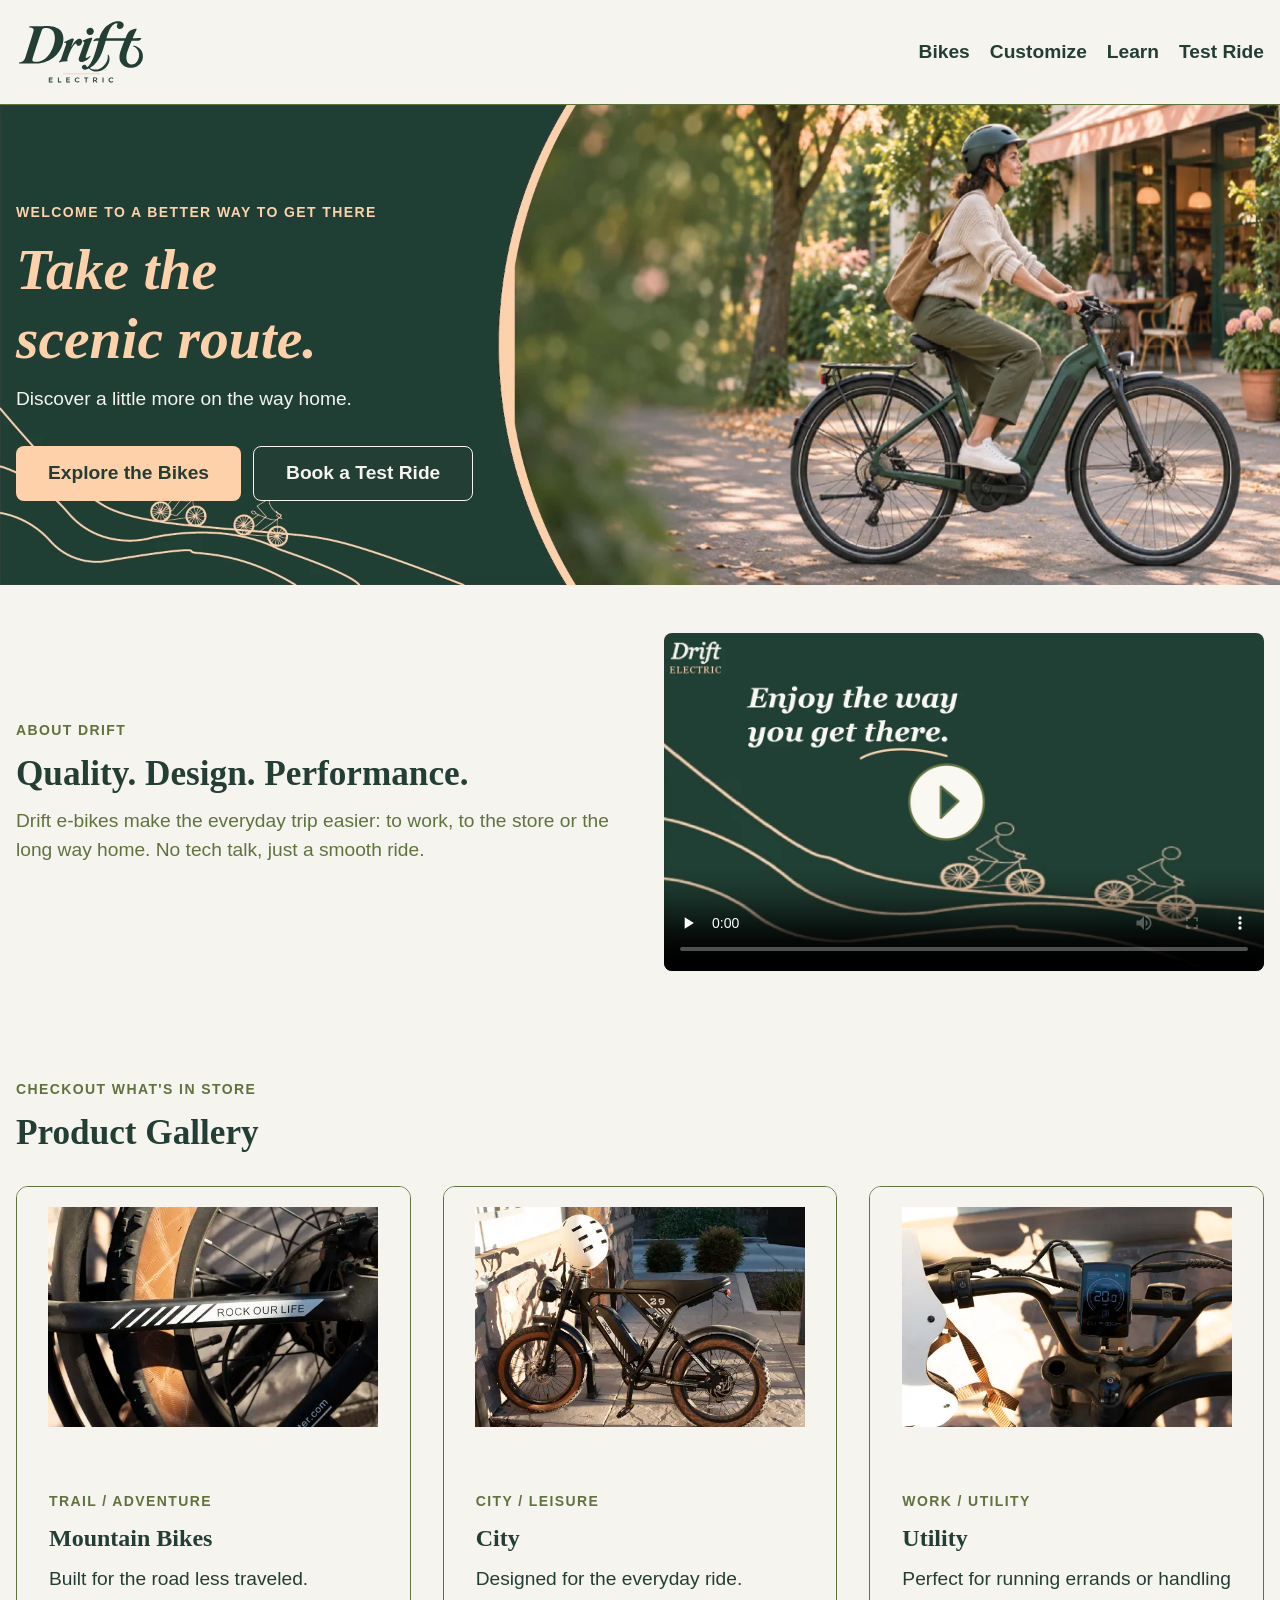
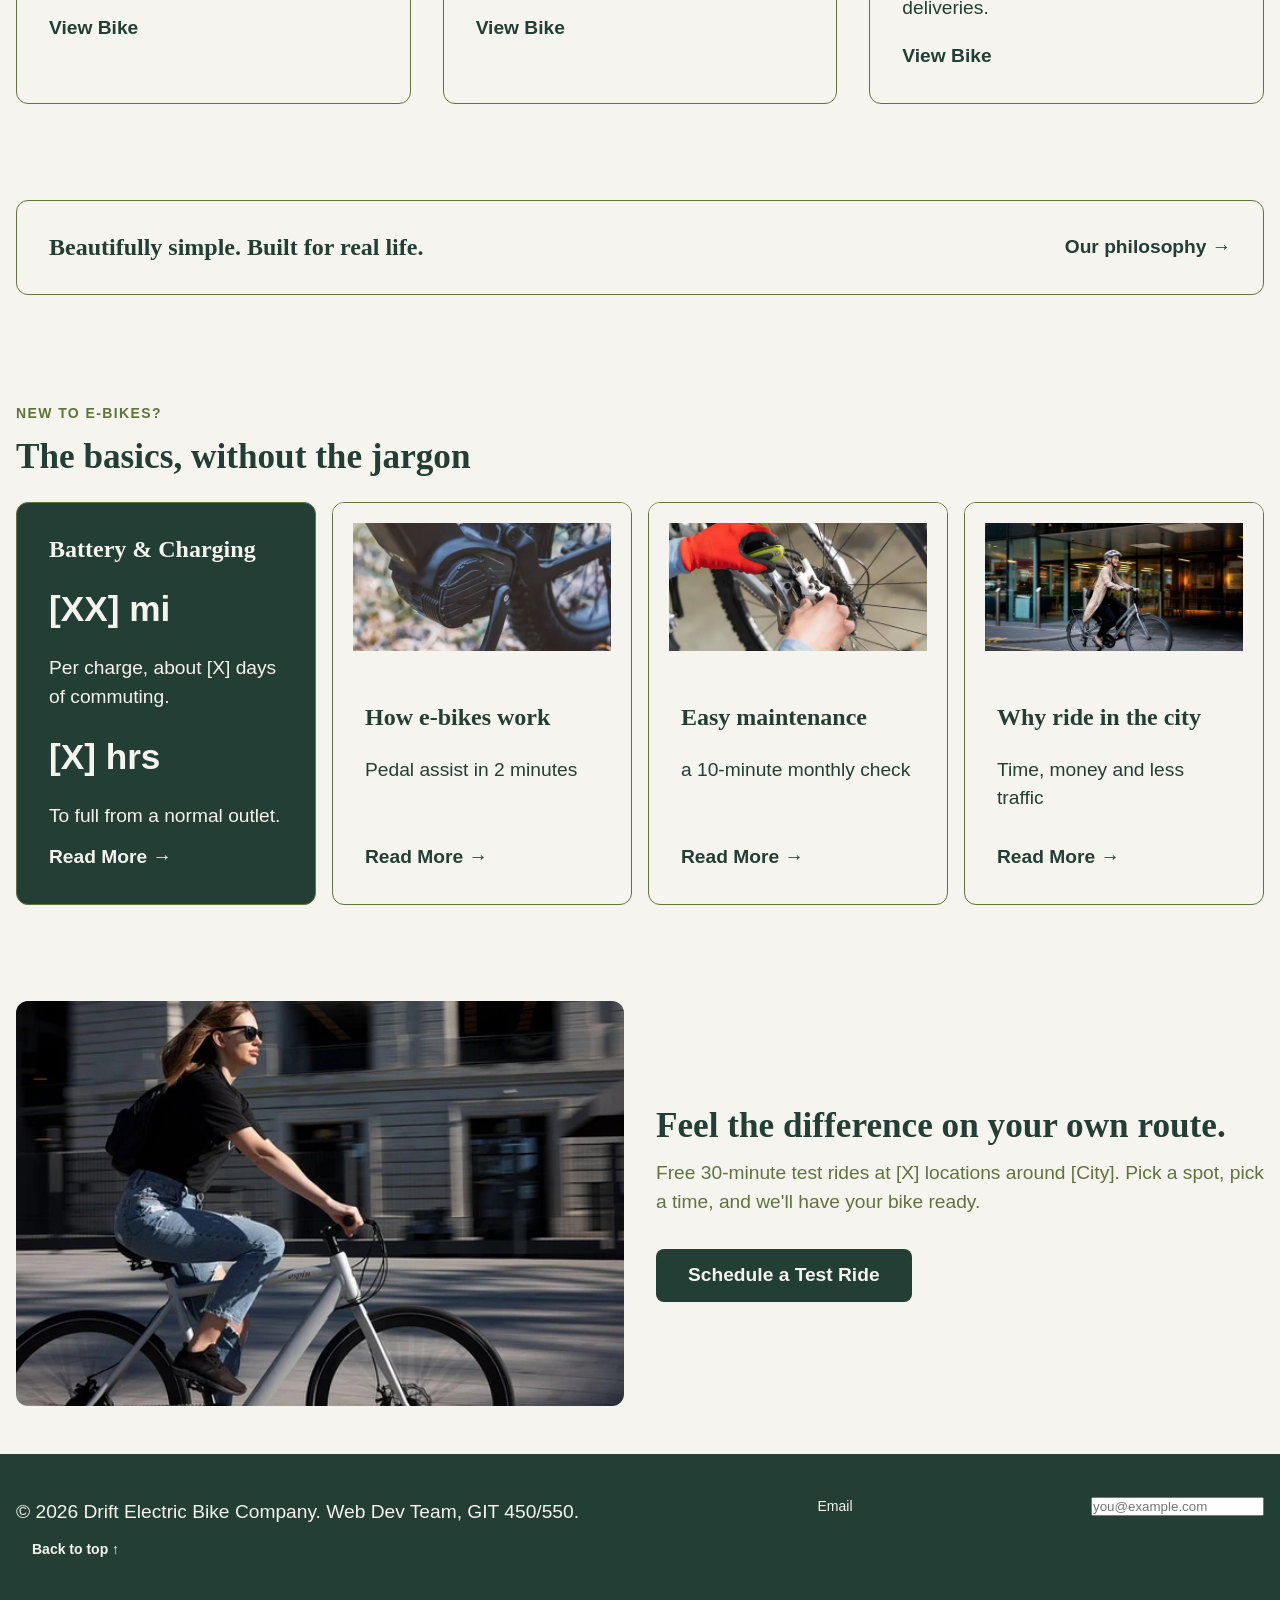
==== commit efbd0189: "Update index.html" ====
--- a/index.html
+++ b/index.html
@@ -23,12 +23,12 @@
     <header class="site-header">
         <div class="container header">
             <a href="index.html" class="logo">
-                <img src="images/Drift_Logo_Dark.svg" alt="Drift Electric Bike Company — Home">
+                <img src="images/Drift_Logo_Dark.svg" alt="Drift Electric Bike Company — Home"></a>
 
             <!-- Main Navigation -->
             <nav class="site-nav" aria-label="Main Navigation">
                 <ul>
-                    <li><a href="bikes.html">Bikes</a></li>
+                    <li><a href="#bikes">Bikes</a></li>
                     <li><a href="customize.html">Customize</a></li>
                     <li><a href="learn.html">Learn</a></li>
                     <li><a href="test-ride.html">Test Ride</a></li>
@@ -115,7 +115,7 @@
                         <p class="eyebrow">TRAIL / ADVENTURE</p>
                         <h3>Mountain Bikes</h3>
                         <p>Built for the road less traveled.</p>
-                        <a href="bikes.html" class="product-link">View Bike</a>
+                        <a href="mountain_bikes.html" class="product-link">View Bike</a>
                     </div>
                 </article>
 
@@ -128,7 +128,7 @@
                         <p class="eyebrow">CITY / LEISURE</p>
                         <h3>City</h3>
                         <p>Designed for the everyday ride.</p>
-                        <a href="bikes.html" class="product-link">View Bike</a>
+                        <a href="city_bikes.html" class="product-link">View Bike</a>
                     </div>
                 </article>
 
@@ -141,7 +141,7 @@
                         <p class="eyebrow">WORK / UTILITY</p>
                         <h3>Utility</h3>
                         <p>Perfect for running errands or handling deliveries.</p>
-                        <a href="bikes.html" class="product-link">View Bike</a>
+                        <a href="utility_bikes.html" class="product-link">View Bike</a>
                     </div>
                 </article>
                 </div>
@@ -277,4 +277,4 @@
 </html>
 
 
-<!-- georgia headers & arial for the body -->+<!-- georgia headers & arial for the body -->
--- a/style.css
+++ b/style.css
@@ -76,8 +76,8 @@
         --font-body: Arial, sans-serif;
         --font-heading: Georgia, serif;
         --text-sm: 0.875rem;
-        --text-base: 1rem;
-        --text-lg: clamp(1.25rem, 1.1rem + 0.5vw, 1.5rem);
+        --text-base: clamp(1.0825rem, 1rem + 0.25vw, 1.2rem);
+        --text-lg: clamp(1.35rem, 1.15rem + 0.5vw, 1.5rem);
         --text-xl: clamp(1.75rem, 1.4rem + 1vw, 2.375rem);
         --text-2xl: clamp(2.25rem, 1.8rem + 2vw, 3.375rem);
         --font-weight-semibold: 600;
@@ -128,6 +128,7 @@
 
     p {
         margin-top: var(--space-sm);
+        font-size: var(--text-base);
     }
 
     a {
@@ -336,7 +337,7 @@
     /* matching the UX/UI team's underline + adding animated underline js 11/24 */
     .site-nav a {
         color: var(--color-text);
-        font-size: var(--text-sm);
+        font-size: var(--text-base);
         font-weight: var(--font-weight-semibold);
         position: relative;
         text-decoration: none;
@@ -565,6 +566,12 @@
         max-width: 670px;
         color: var(--color-text-muted);
         margin-bottom: var(--space-lg);
+    }
+
+    /* Bikes page paragraph text change */
+    #product-detail .section-intro,
+    #product-configurator .section-intro {
+        color: var(--color-primary);
     }
 
     .small-note {
